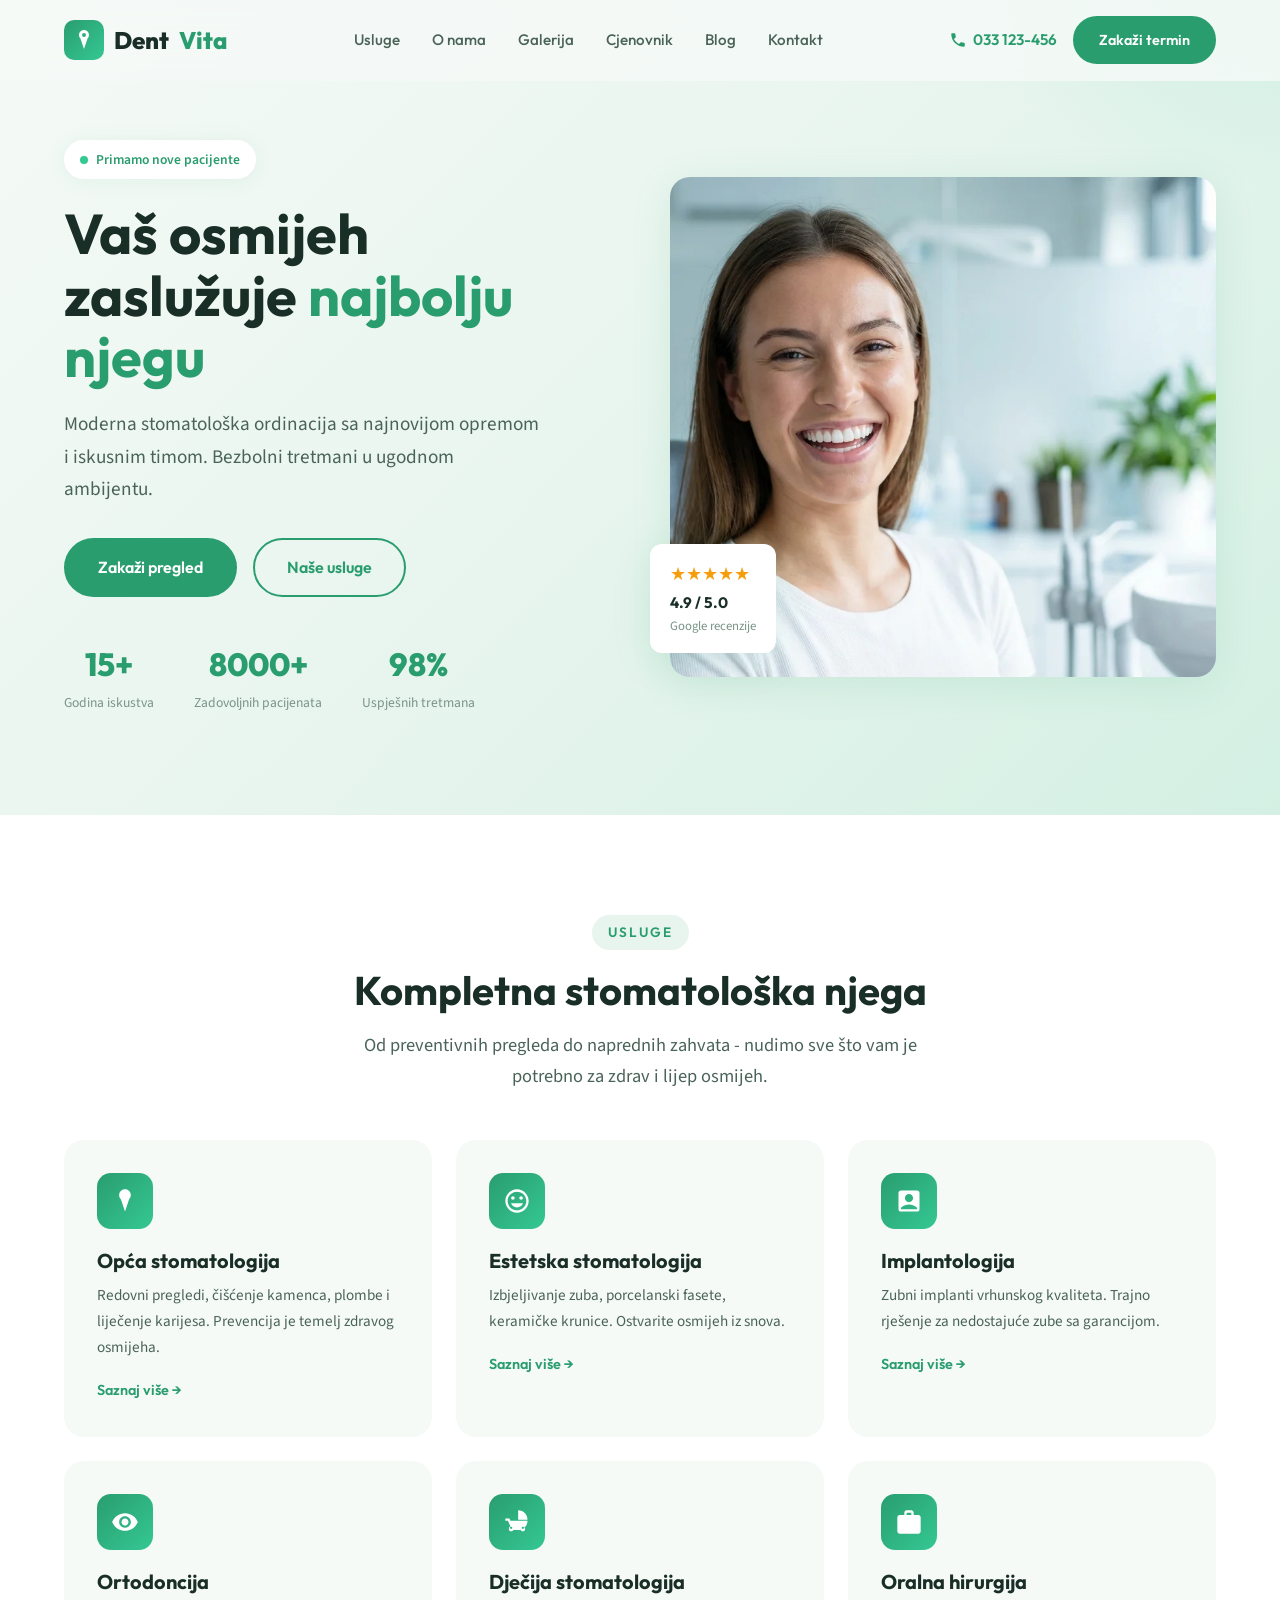
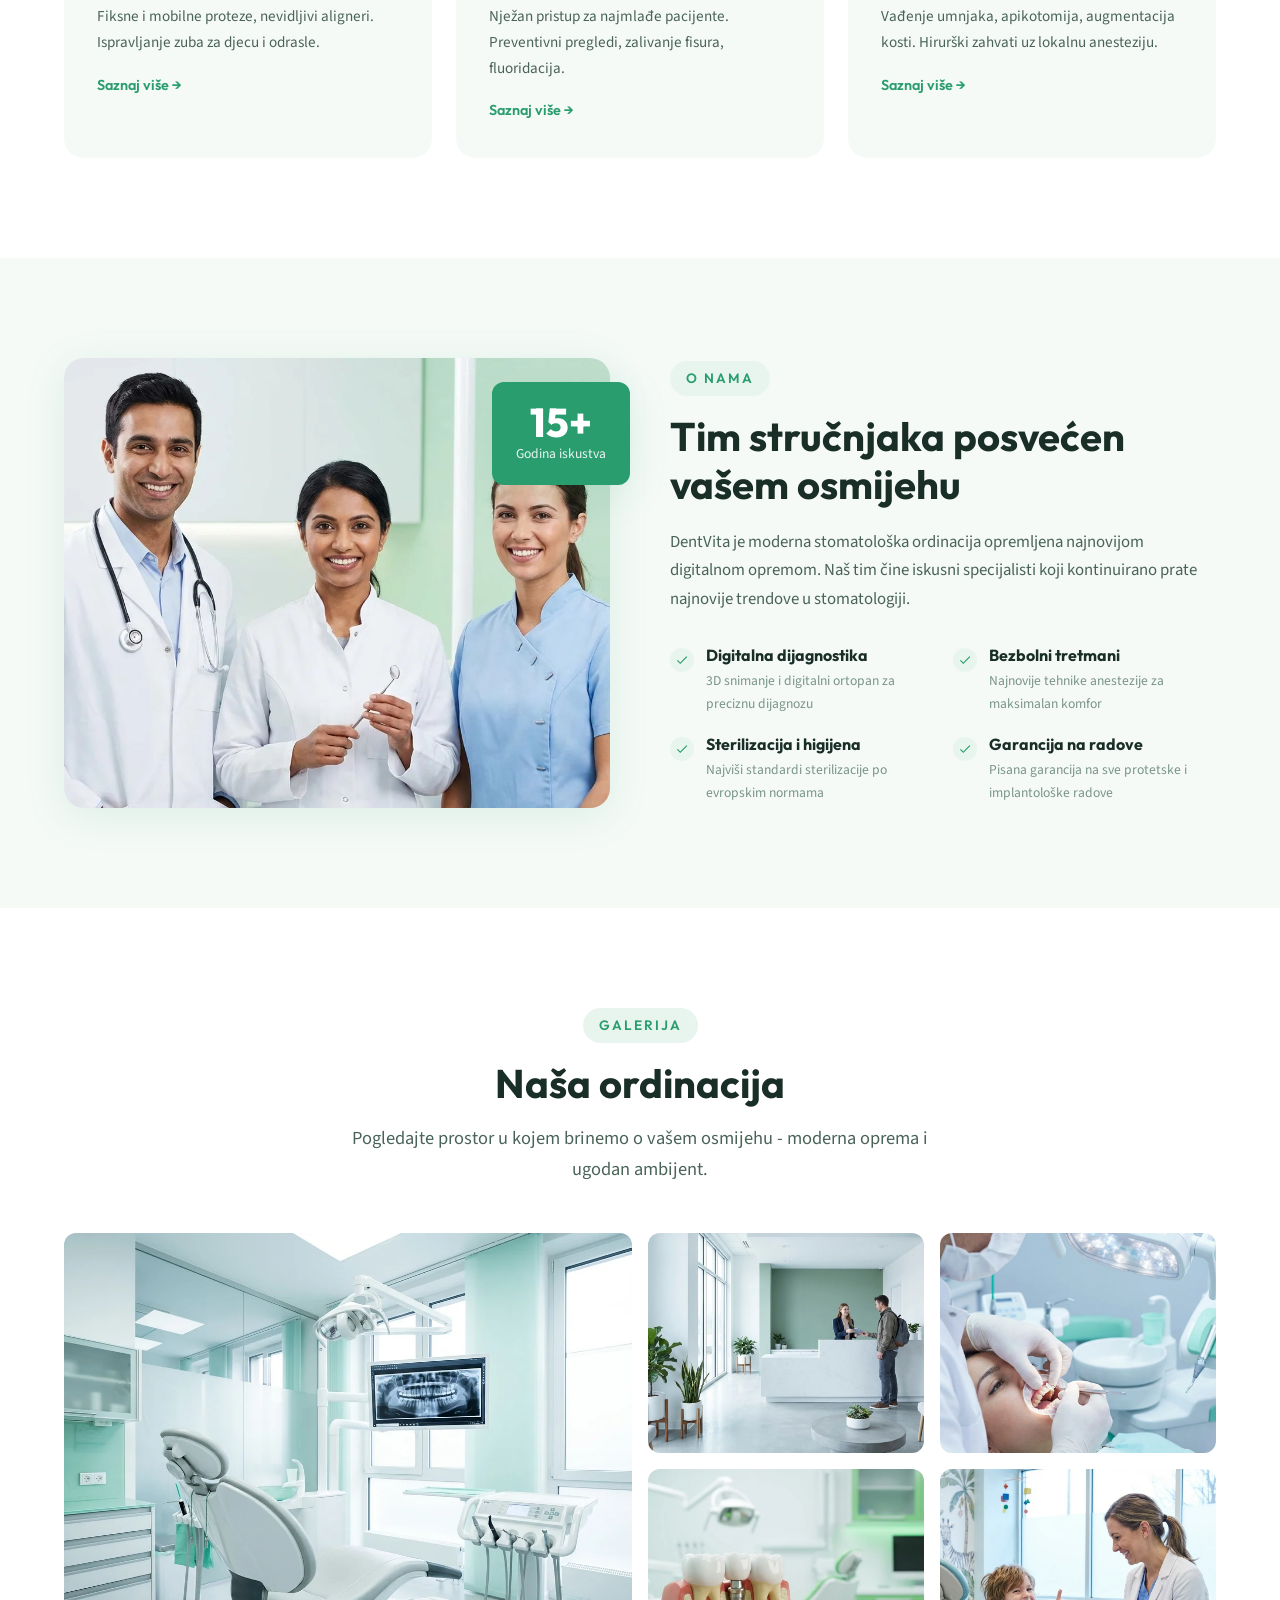
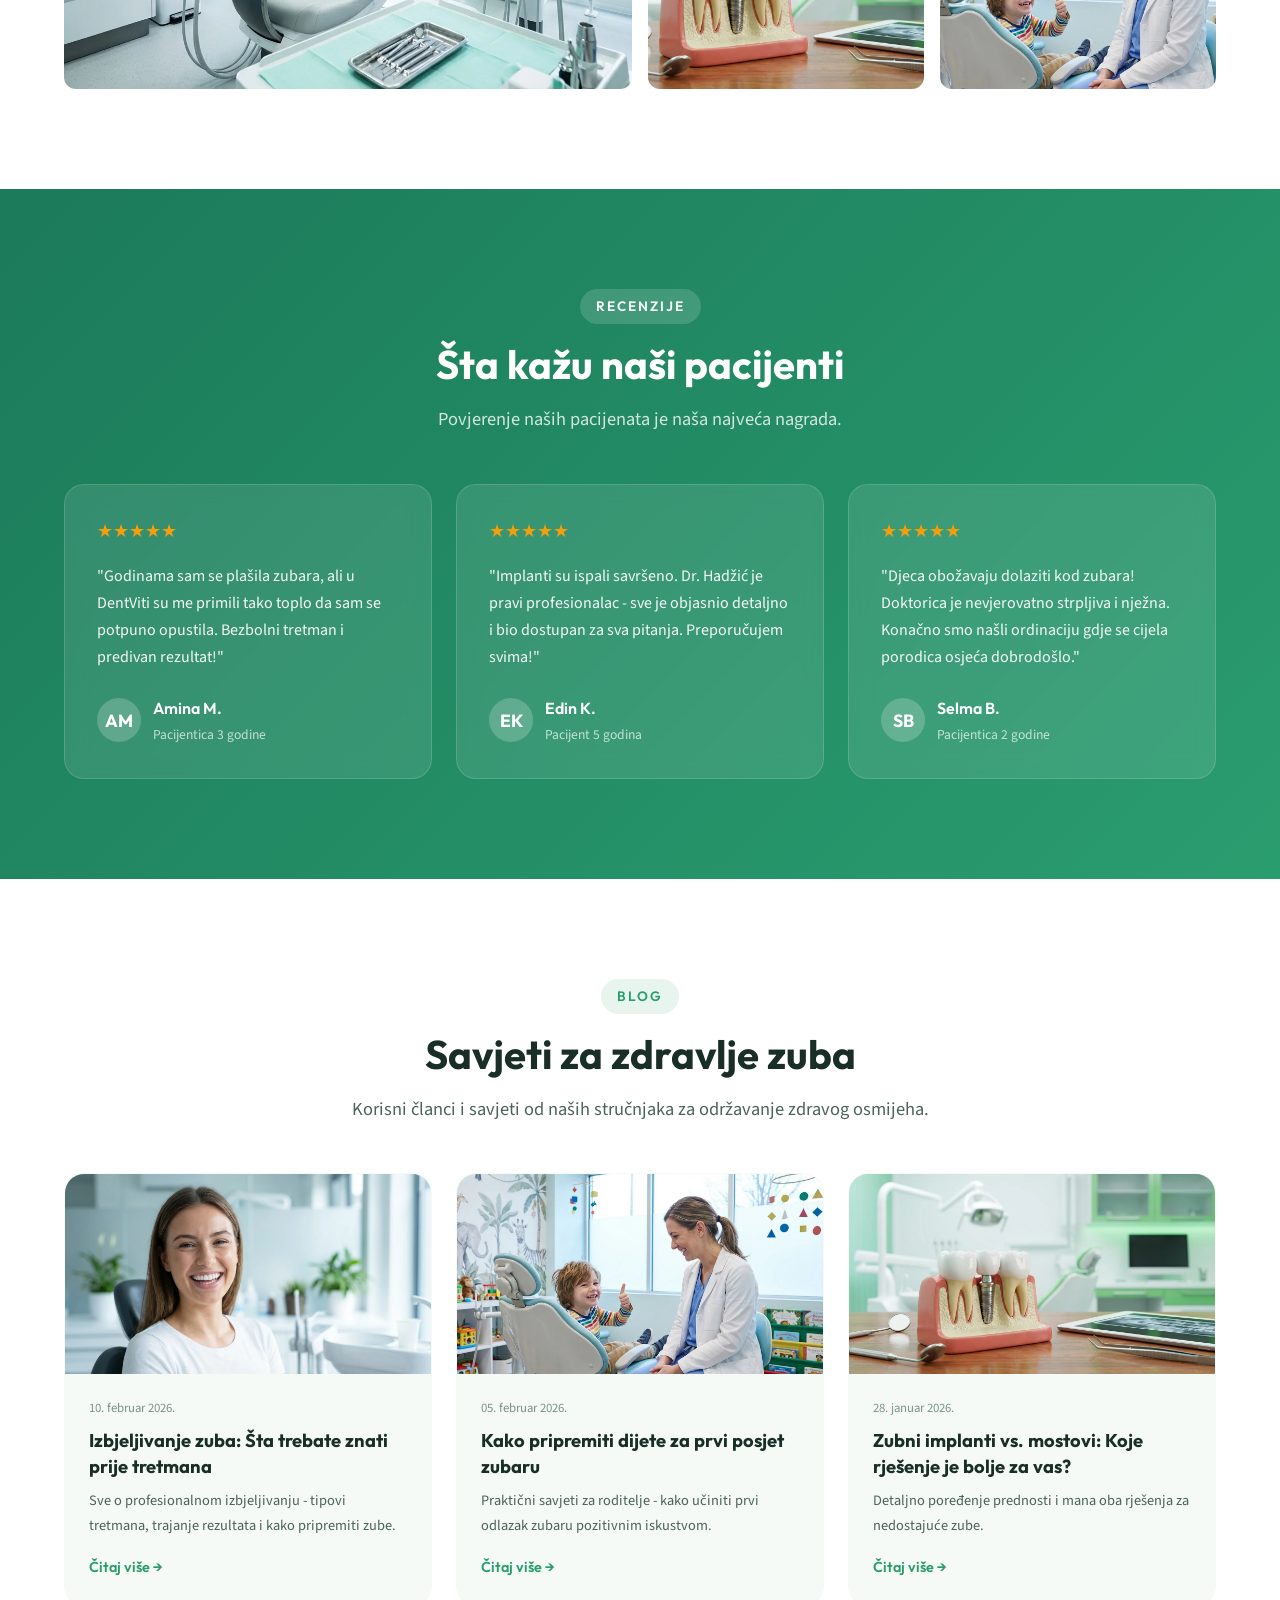
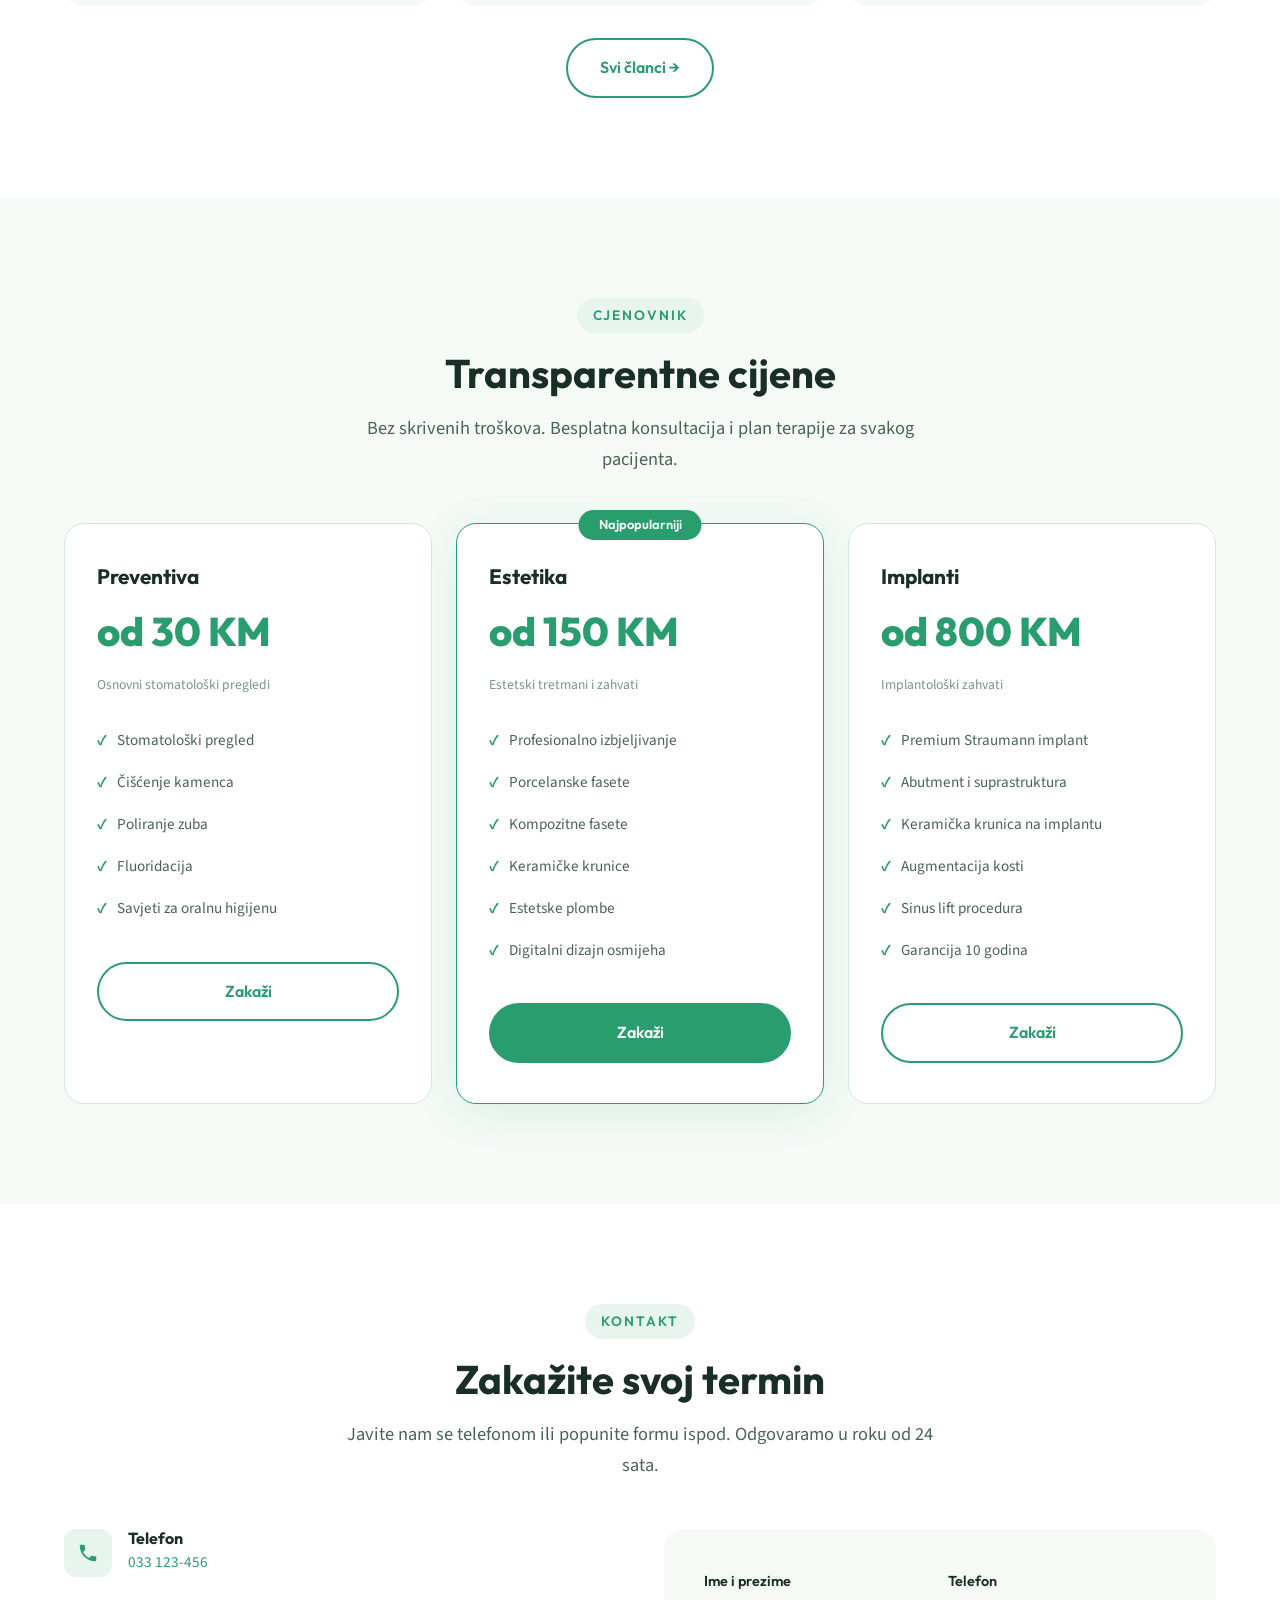
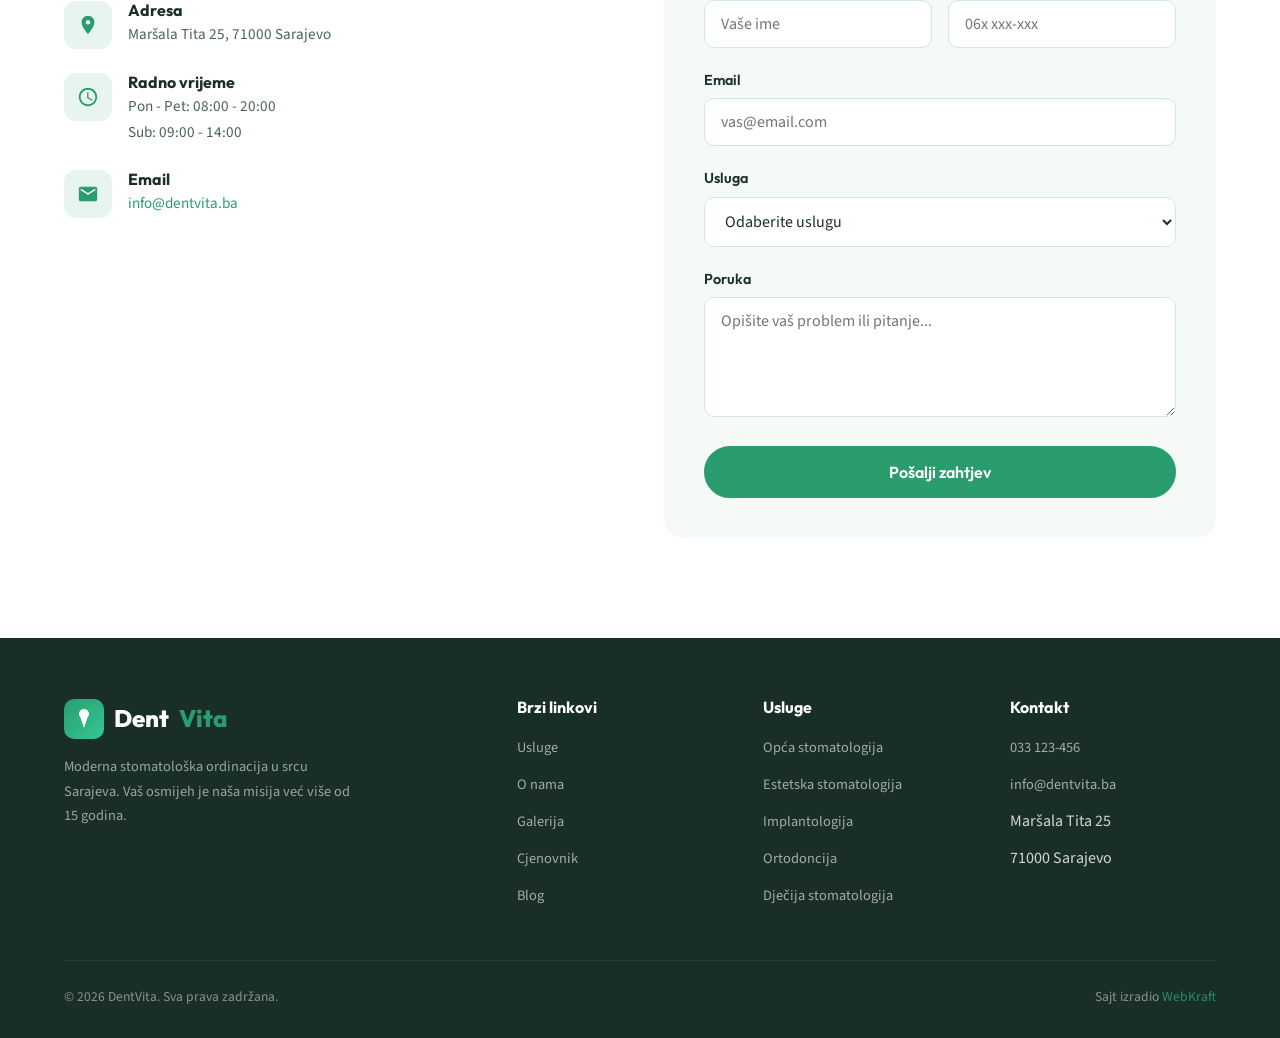
==== index.html @ a9b4f355 "Initial commit: DentVita dental clinic demo (Premium package)" ====
<!DOCTYPE html>
<html lang="bs">
<head>
  <meta charset="UTF-8">
  <meta name="viewport" content="width=device-width, initial-scale=1.0">
  <title>DentVita - Stomatološka ordinacija | Vaš osmijeh, naša misija</title>
  <meta name="description" content="DentVita stomatološka ordinacija - implanti, estetska stomatologija, ortodoncija, dječija stomatologija. Moderna oprema, iskusan tim, bezbolni tretmani.">
  <link rel="preconnect" href="https://fonts.googleapis.com">
  <link rel="preconnect" href="https://fonts.gstatic.com" crossorigin>
  <link href="https://fonts.googleapis.com/css2?family=Outfit:wght@400;500;600;700;800&family=Source+Sans+3:wght@400;500;600;700&display=swap" rel="stylesheet">
  <link rel="stylesheet" href="assets/css/style.css">
</head>
<body>

  <!-- Header -->
  <header class="header" id="header">
    <div class="header-inner">
      <a href="#" class="logo">
        <div class="logo-icon">
          <svg viewBox="0 0 24 24"><path d="M12 2C9.24 2 7 4.24 7 7c0 1.38.56 2.63 1.46 3.54L12 21l3.54-10.46A4.98 4.98 0 0017 7c0-2.76-2.24-5-5-5zm0 7a2 2 0 110-4 2 2 0 010 4z"/></svg>
        </div>
        Dent<span>Vita</span>
      </a>
      <nav class="nav" id="nav">
        <a href="#usluge">Usluge</a>
        <a href="#o-nama">O nama</a>
        <a href="#galerija">Galerija</a>
        <a href="#cijene">Cjenovnik</a>
        <a href="blog.html">Blog</a>
        <a href="#kontakt">Kontakt</a>
      </nav>
      <div class="header-cta">
        <a href="tel:+38733123456" class="header-phone">
          <svg viewBox="0 0 24 24" width="18" height="18" fill="currentColor"><path d="M6.62 10.79c1.44 2.83 3.76 5.14 6.59 6.59l2.2-2.2c.27-.27.67-.36 1.02-.24 1.12.37 2.33.57 3.57.57.55 0 1 .45 1 1V20c0 .55-.45 1-1 1-9.39 0-17-7.61-17-17 0-.55.45-1 1-1h3.5c.55 0 1 .45 1 1 0 1.25.2 2.45.57 3.57.11.35.03.74-.25 1.02l-2.2 2.2z"/></svg>
          033 123-456
        </a>
        <a href="#kontakt" class="btn btn-primary btn-sm">Zakaži termin</a>
      </div>
      <button class="menu-toggle" id="menuToggle" aria-label="Meni">
        <span></span><span></span><span></span>
      </button>
    </div>
  </header>

  <main>

  <!-- Hero -->
  <section class="hero">
    <div class="container">
      <div class="hero-grid">
        <div class="hero-content">
          <div class="hero-badge">
            <span class="dot"></span>
            Primamo nove pacijente
          </div>
          <h1>Vaš osmijeh zaslužuje <em>najbolju njegu</em></h1>
          <p>Moderna stomatološka ordinacija sa najnovijom opremom i iskusnim timom. Bezbolni tretmani u ugodnom ambijentu.</p>
          <div class="hero-buttons">
            <a href="#kontakt" class="btn btn-primary">Zakaži pregled</a>
            <a href="#usluge" class="btn btn-outline">Naše usluge</a>
          </div>
          <div class="hero-stats">
            <div class="hero-stat">
              <div class="hero-stat-number">15+</div>
              <div class="hero-stat-label">Godina iskustva</div>
            </div>
            <div class="hero-stat">
              <div class="hero-stat-number">8000+</div>
              <div class="hero-stat-label">Zadovoljnih pacijenata</div>
            </div>
            <div class="hero-stat">
              <div class="hero-stat-number">98%</div>
              <div class="hero-stat-label">Uspješnih tretmana</div>
            </div>
          </div>
        </div>
        <div class="hero-image">
          <img src="assets/images/dental-smile.webp" alt="Pacijentica sa lijepim osmijehom u stomatološkoj ordinaciji" width="600" height="500" loading="eager">
          <div class="hero-image-badge">
            <div>
              <div class="stars">&#9733;&#9733;&#9733;&#9733;&#9733;</div>
              <div class="rating-text">4.9 / 5.0</div>
              <div class="rating-sub">Google recenzije</div>
            </div>
          </div>
        </div>
      </div>
    </div>
  </section>

  <!-- Services -->
  <section class="services" id="usluge">
    <div class="container">
      <div class="text-center">
        <span class="section-label">Usluge</span>
        <h2 class="section-title">Kompletna stomatološka njega</h2>
        <p class="section-subtitle mx-auto">Od preventivnih pregleda do naprednih zahvata - nudimo sve što vam je potrebno za zdrav i lijep osmijeh.</p>
      </div>
      <div class="services-grid">
        <div class="service-card fade-in">
          <div class="service-icon">
            <svg viewBox="0 0 24 24"><path d="M12 2C9.24 2 7 4.24 7 7c0 1.38.56 2.63 1.46 3.54L12 21l3.54-10.46A4.98 4.98 0 0017 7c0-2.76-2.24-5-5-5z"/></svg>
          </div>
          <h3>Opća stomatologija</h3>
          <p>Redovni pregledi, čišćenje kamenca, plombe i liječenje karijesa. Prevencija je temelj zdravog osmijeha.</p>
          <span class="service-link">Saznaj više &rarr;</span>
        </div>
        <div class="service-card fade-in">
          <div class="service-icon">
            <svg viewBox="0 0 24 24"><path d="M11.99 2C6.47 2 2 6.48 2 12s4.47 10 9.99 10C17.52 22 22 17.52 22 12S17.52 2 11.99 2zM12 20c-4.42 0-8-3.58-8-8s3.58-8 8-8 8 3.58 8 8-3.58 8-8 8zm3.5-9c.83 0 1.5-.67 1.5-1.5S16.33 8 15.5 8 14 8.67 14 9.5s.67 1.5 1.5 1.5zm-7 0c.83 0 1.5-.67 1.5-1.5S9.33 8 8.5 8 7 8.67 7 9.5 7.67 11 8.5 11zm3.5 6.5c2.33 0 4.31-1.46 5.11-3.5H6.89c.8 2.04 2.78 3.5 5.11 3.5z"/></svg>
          </div>
          <h3>Estetska stomatologija</h3>
          <p>Izbjeljivanje zuba, porcelanski fasete, keramičke krunice. Ostvarite osmijeh iz snova.</p>
          <span class="service-link">Saznaj više &rarr;</span>
        </div>
        <div class="service-card fade-in">
          <div class="service-icon">
            <svg viewBox="0 0 24 24"><path d="M19 3H5c-1.1 0-2 .9-2 2v14c0 1.1.9 2 2 2h14c1.1 0 2-.9 2-2V5c0-1.1-.9-2-2-2zm-7 3c1.93 0 3.5 1.57 3.5 3.5S13.93 13 12 13s-3.5-1.57-3.5-3.5S10.07 6 12 6zm7 13H5v-.23c0-.62.28-1.2.76-1.58C7.47 15.82 9.64 15 12 15s4.53.82 6.24 2.19c.48.38.76.97.76 1.58V19z"/></svg>
          </div>
          <h3>Implantologija</h3>
          <p>Zubni implanti vrhunskog kvaliteta. Trajno rješenje za nedostajuće zube sa garancijom.</p>
          <span class="service-link">Saznaj više &rarr;</span>
        </div>
        <div class="service-card fade-in">
          <div class="service-icon">
            <svg viewBox="0 0 24 24"><path d="M12 4.5C7 4.5 2.73 7.61 1 12c1.73 4.39 6 7.5 11 7.5s9.27-3.11 11-7.5c-1.73-4.39-6-7.5-11-7.5zM12 17c-2.76 0-5-2.24-5-5s2.24-5 5-5 5 2.24 5 5-2.24 5-5 5zm0-8c-1.66 0-3 1.34-3 3s1.34 3 3 3 3-1.34 3-3-1.34-3-3-3z"/></svg>
          </div>
          <h3>Ortodoncija</h3>
          <p>Fiksne i mobilne proteze, nevidljivi aligneri. Ispravljanje zuba za djecu i odrasle.</p>
          <span class="service-link">Saznaj više &rarr;</span>
        </div>
        <div class="service-card fade-in">
          <div class="service-icon">
            <svg viewBox="0 0 24 24"><path d="M13 2v8h8c0-4.42-3.58-8-8-8zm6.32 13.89C20.37 14.54 21 12.84 21 11H6.44l-.95-2H2v2h2.22s1.89 4.07 2.12 4.42C5.56 16.07 5 17.01 5 18c0 1.1.9 2 2 2 .83 0 1.54-.5 1.84-1.22h6.31c.31.72 1.02 1.22 1.85 1.22 1.1 0 2-.9 2-2 0-.7-.36-1.32-.92-1.67zM7 18c-.55 0-1-.45-1-1s.45-1 1-1 1 .45 1 1-.45 1-1 1zm10 0c-.55 0-1-.45-1-1s.45-1 1-1 1 .45 1 1-.45 1-1 1z"/></svg>
          </div>
          <h3>Dječija stomatologija</h3>
          <p>Nježan pristup za najmlađe pacijente. Preventivni pregledi, zalivanje fisura, fluoridacija.</p>
          <span class="service-link">Saznaj više &rarr;</span>
        </div>
        <div class="service-card fade-in">
          <div class="service-icon">
            <svg viewBox="0 0 24 24"><path d="M20 6h-4V4c0-1.1-.9-2-2-2h-4c-1.1 0-2 .9-2 2v2H4c-1.1 0-2 .9-2 2v12c0 1.1.9 2 2 2h16c1.1 0 2-.9 2-2V8c0-1.1-.9-2-2-2zm-6 0h-4V4h4v2z"/></svg>
          </div>
          <h3>Oralna hirurgija</h3>
          <p>Vađenje umnjaka, apikotomija, augmentacija kosti. Hirurški zahvati uz lokalnu anesteziju.</p>
          <span class="service-link">Saznaj više &rarr;</span>
        </div>
      </div>
    </div>
  </section>

  <!-- About -->
  <section class="about" id="o-nama">
    <div class="container">
      <div class="about-grid">
        <div class="about-image fade-in">
          <img src="assets/images/dental-team.webp" alt="Tim stomatologa DentVita ordinacije" width="600" height="450" loading="lazy">
          <div class="about-experience">
            <div class="number">15+</div>
            <div class="label">Godina iskustva</div>
          </div>
        </div>
        <div class="about-content fade-in">
          <span class="section-label">O nama</span>
          <h2>Tim stručnjaka posvećen vašem osmijehu</h2>
          <p>DentVita je moderna stomatološka ordinacija opremljena najnovijom digitalnom opremom. Naš tim čine iskusni specijalisti koji kontinuirano prate najnovije trendove u stomatologiji.</p>
          <div class="about-features">
            <div class="about-feature">
              <div class="check"><svg viewBox="0 0 24 24"><path d="M9 16.17L4.83 12l-1.42 1.41L9 19 21 7l-1.41-1.41L9 16.17z"/></svg></div>
              <div>
                <h4>Digitalna dijagnostika</h4>
                <p>3D snimanje i digitalni ortopan za preciznu dijagnozu</p>
              </div>
            </div>
            <div class="about-feature">
              <div class="check"><svg viewBox="0 0 24 24"><path d="M9 16.17L4.83 12l-1.42 1.41L9 19 21 7l-1.41-1.41L9 16.17z"/></svg></div>
              <div>
                <h4>Bezbolni tretmani</h4>
                <p>Najnovije tehnike anestezije za maksimalan komfor</p>
              </div>
            </div>
            <div class="about-feature">
              <div class="check"><svg viewBox="0 0 24 24"><path d="M9 16.17L4.83 12l-1.42 1.41L9 19 21 7l-1.41-1.41L9 16.17z"/></svg></div>
              <div>
                <h4>Sterilizacija i higijena</h4>
                <p>Najviši standardi sterilizacije po evropskim normama</p>
              </div>
            </div>
            <div class="about-feature">
              <div class="check"><svg viewBox="0 0 24 24"><path d="M9 16.17L4.83 12l-1.42 1.41L9 19 21 7l-1.41-1.41L9 16.17z"/></svg></div>
              <div>
                <h4>Garancija na radove</h4>
                <p>Pisana garancija na sve protetske i implantološke radove</p>
              </div>
            </div>
          </div>
        </div>
      </div>
    </div>
  </section>

  <!-- Gallery -->
  <section class="gallery" id="galerija">
    <div class="container">
      <div class="text-center">
        <span class="section-label">Galerija</span>
        <h2 class="section-title">Naša ordinacija</h2>
        <p class="section-subtitle mx-auto">Pogledajte prostor u kojem brinemo o vašem osmijehu - moderna oprema i ugodan ambijent.</p>
      </div>
      <div class="gallery-grid">
        <div class="gallery-item fade-in" onclick="openLightbox(0)">
          <img src="assets/images/dental-office.webp" alt="Moderna stomatološka stolica i oprema" width="600" height="440" loading="lazy">
        </div>
        <div class="gallery-item fade-in" onclick="openLightbox(1)">
          <img src="assets/images/dental-hero.webp" alt="Recepcija stomatološke ordinacije" width="300" height="220" loading="lazy">
        </div>
        <div class="gallery-item fade-in" onclick="openLightbox(2)">
          <img src="assets/images/dental-cosmetic.webp" alt="Estetski stomatološki zahvat" width="300" height="220" loading="lazy">
        </div>
        <div class="gallery-item fade-in" onclick="openLightbox(3)">
          <img src="assets/images/dental-implant.webp" alt="Model zubnog implanta" width="300" height="220" loading="lazy">
        </div>
        <div class="gallery-item fade-in" onclick="openLightbox(4)">
          <img src="assets/images/dental-pediatric.webp" alt="Dječija stomatologija" width="300" height="220" loading="lazy">
        </div>
      </div>
    </div>
  </section>

  <!-- Lightbox -->
  <div class="lightbox" id="lightbox">
    <button class="lightbox-close" onclick="closeLightbox()">&times;</button>
    <button class="lightbox-nav lightbox-prev" onclick="navigateLightbox(-1)">&#10094;</button>
    <img id="lightboxImg" src="" alt="Galerija slika">
    <button class="lightbox-nav lightbox-next" onclick="navigateLightbox(1)">&#10095;</button>
  </div>

  <!-- Testimonials -->
  <section class="testimonials">
    <div class="container">
      <div class="text-center">
        <span class="section-label">Recenzije</span>
        <h2 class="section-title">Šta kažu naši pacijenti</h2>
        <p class="section-subtitle mx-auto">Povjerenje naših pacijenata je naša najveća nagrada.</p>
      </div>
      <div class="testimonials-grid">
        <div class="testimonial-card fade-in">
          <div class="testimonial-stars">&#9733;&#9733;&#9733;&#9733;&#9733;</div>
          <blockquote>"Godinama sam se plašila zubara, ali u DentViti su me primili tako toplo da sam se potpuno opustila. Bezbolni tretman i predivan rezultat!"</blockquote>
          <div class="testimonial-author">
            <div class="testimonial-avatar">AM</div>
            <div>
              <div class="testimonial-name">Amina M.</div>
              <div class="testimonial-role">Pacijentica 3 godine</div>
            </div>
          </div>
        </div>
        <div class="testimonial-card fade-in">
          <div class="testimonial-stars">&#9733;&#9733;&#9733;&#9733;&#9733;</div>
          <blockquote>"Implanti su ispali savršeno. Dr. Hadžić je pravi profesionalac - sve je objasnio detaljno i bio dostupan za sva pitanja. Preporučujem svima!"</blockquote>
          <div class="testimonial-author">
            <div class="testimonial-avatar">EK</div>
            <div>
              <div class="testimonial-name">Edin K.</div>
              <div class="testimonial-role">Pacijent 5 godina</div>
            </div>
          </div>
        </div>
        <div class="testimonial-card fade-in">
          <div class="testimonial-stars">&#9733;&#9733;&#9733;&#9733;&#9733;</div>
          <blockquote>"Djeca obožavaju dolaziti kod zubara! Doktorica je nevjerovatno strpljiva i nježna. Konačno smo našli ordinaciju gdje se cijela porodica osjeća dobrodošlo."</blockquote>
          <div class="testimonial-author">
            <div class="testimonial-avatar">SB</div>
            <div>
              <div class="testimonial-name">Selma B.</div>
              <div class="testimonial-role">Pacijentica 2 godine</div>
            </div>
          </div>
        </div>
      </div>
    </div>
  </section>

  <!-- Blog Preview -->
  <section class="blog-preview">
    <div class="container">
      <div class="text-center">
        <span class="section-label">Blog</span>
        <h2 class="section-title">Savjeti za zdravlje zuba</h2>
        <p class="section-subtitle mx-auto">Korisni članci i savjeti od naših stručnjaka za održavanje zdravog osmijeha.</p>
      </div>
      <div class="blog-grid">
        <div class="blog-card fade-in">
          <img src="assets/images/dental-smile.webp" alt="Izbjeljivanje zuba" loading="lazy">
          <div class="blog-card-body">
            <div class="blog-card-date">10. februar 2026.</div>
            <h3>Izbjeljivanje zuba: Šta trebate znati prije tretmana</h3>
            <p>Sve o profesionalnom izbjeljivanju - tipovi tretmana, trajanje rezultata i kako pripremiti zube.</p>
            <a href="blog.html" class="service-link">Čitaj više &rarr;</a>
          </div>
        </div>
        <div class="blog-card fade-in">
          <img src="assets/images/dental-pediatric.webp" alt="Dječija stomatologija savjeti" loading="lazy">
          <div class="blog-card-body">
            <div class="blog-card-date">05. februar 2026.</div>
            <h3>Kako pripremiti dijete za prvi posjet zubaru</h3>
            <p>Praktični savjeti za roditelje - kako učiniti prvi odlazak zubaru pozitivnim iskustvom.</p>
            <a href="blog.html" class="service-link">Čitaj više &rarr;</a>
          </div>
        </div>
        <div class="blog-card fade-in">
          <img src="assets/images/dental-implant.webp" alt="Zubni implanti" loading="lazy">
          <div class="blog-card-body">
            <div class="blog-card-date">28. januar 2026.</div>
            <h3>Zubni implanti vs. mostovi: Koje rješenje je bolje za vas?</h3>
            <p>Detaljno poređenje prednosti i mana oba rješenja za nedostajuće zube.</p>
            <a href="blog.html" class="service-link">Čitaj više &rarr;</a>
          </div>
        </div>
      </div>
      <div class="text-center" style="margin-top:32px">
        <a href="blog.html" class="btn btn-outline">Svi članci &rarr;</a>
      </div>
    </div>
  </section>

  <!-- Pricing -->
  <section class="pricing" id="cijene">
    <div class="container">
      <div class="text-center">
        <span class="section-label">Cjenovnik</span>
        <h2 class="section-title">Transparentne cijene</h2>
        <p class="section-subtitle mx-auto">Bez skrivenih troškova. Besplatna konsultacija i plan terapije za svakog pacijenta.</p>
      </div>
      <div class="pricing-grid">
        <div class="pricing-card fade-in">
          <h3>Preventiva</h3>
          <div class="price">od 30 KM</div>
          <div class="price-note">Osnovni stomatološki pregledi</div>
          <ul class="pricing-features">
            <li>Stomatološki pregled</li>
            <li>Čišćenje kamenca</li>
            <li>Poliranje zuba</li>
            <li>Fluoridacija</li>
            <li>Savjeti za oralnu higijenu</li>
          </ul>
          <a href="#kontakt" class="btn btn-outline" style="width:100%;justify-content:center">Zakaži</a>
        </div>
        <div class="pricing-card featured fade-in">
          <h3>Estetika</h3>
          <div class="price">od 150 KM</div>
          <div class="price-note">Estetski tretmani i zahvati</div>
          <ul class="pricing-features">
            <li>Profesionalno izbjeljivanje</li>
            <li>Porcelanske fasete</li>
            <li>Kompozitne fasete</li>
            <li>Keramičke krunice</li>
            <li>Estetske plombe</li>
            <li>Digitalni dizajn osmijeha</li>
          </ul>
          <a href="#kontakt" class="btn btn-primary" style="width:100%;justify-content:center">Zakaži</a>
        </div>
        <div class="pricing-card fade-in">
          <h3>Implanti</h3>
          <div class="price">od 800 KM</div>
          <div class="price-note">Implantološki zahvati</div>
          <ul class="pricing-features">
            <li>Premium Straumann implant</li>
            <li>Abutment i suprastruktura</li>
            <li>Keramička krunica na implantu</li>
            <li>Augmentacija kosti</li>
            <li>Sinus lift procedura</li>
            <li>Garancija 10 godina</li>
          </ul>
          <a href="#kontakt" class="btn btn-outline" style="width:100%;justify-content:center">Zakaži</a>
        </div>
      </div>
    </div>
  </section>

  <!-- Contact -->
  <section class="contact" id="kontakt">
    <div class="container">
      <div class="text-center">
        <span class="section-label">Kontakt</span>
        <h2 class="section-title">Zakažite svoj termin</h2>
        <p class="section-subtitle mx-auto">Javite nam se telefonom ili popunite formu ispod. Odgovaramo u roku od 24 sata.</p>
      </div>
      <div class="contact-grid">
        <div>
          <div class="contact-info-list">
            <div class="contact-info-item fade-in">
              <div class="contact-info-icon">
                <svg viewBox="0 0 24 24"><path d="M6.62 10.79c1.44 2.83 3.76 5.14 6.59 6.59l2.2-2.2c.27-.27.67-.36 1.02-.24 1.12.37 2.33.57 3.57.57.55 0 1 .45 1 1V20c0 .55-.45 1-1 1-9.39 0-17-7.61-17-17 0-.55.45-1 1-1h3.5c.55 0 1 .45 1 1 0 1.25.2 2.45.57 3.57.11.35.03.74-.25 1.02l-2.2 2.2z"/></svg>
              </div>
              <div>
                <h4>Telefon</h4>
                <p><a href="tel:+38733123456">033 123-456</a></p>
              </div>
            </div>
            <div class="contact-info-item fade-in">
              <div class="contact-info-icon">
                <svg viewBox="0 0 24 24"><path d="M12 2C8.13 2 5 5.13 5 9c0 5.25 7 13 7 13s7-7.75 7-13c0-3.87-3.13-7-7-7zm0 9.5c-1.38 0-2.5-1.12-2.5-2.5s1.12-2.5 2.5-2.5 2.5 1.12 2.5 2.5-1.12 2.5-2.5 2.5z"/></svg>
              </div>
              <div>
                <h4>Adresa</h4>
                <p>Maršala Tita 25, 71000 Sarajevo</p>
              </div>
            </div>
            <div class="contact-info-item fade-in">
              <div class="contact-info-icon">
                <svg viewBox="0 0 24 24"><path d="M11.99 2C6.47 2 2 6.48 2 12s4.47 10 9.99 10C17.52 22 22 17.52 22 12S17.52 2 11.99 2zM12 20c-4.42 0-8-3.58-8-8s3.58-8 8-8 8 3.58 8 8-3.58 8-8 8zm.5-13H11v6l5.25 3.15.75-1.23-4.5-2.67z"/></svg>
              </div>
              <div>
                <h4>Radno vrijeme</h4>
                <p>Pon - Pet: 08:00 - 20:00<br>Sub: 09:00 - 14:00</p>
              </div>
            </div>
            <div class="contact-info-item fade-in">
              <div class="contact-info-icon">
                <svg viewBox="0 0 24 24"><path d="M20 4H4c-1.1 0-1.99.9-1.99 2L2 18c0 1.1.9 2 2 2h16c1.1 0 2-.9 2-2V6c0-1.1-.9-2-2-2zm0 4l-8 5-8-5V6l8 5 8-5v2z"/></svg>
              </div>
              <div>
                <h4>Email</h4>
                <p><a href="mailto:info@dentvita.ba">info@dentvita.ba</a></p>
              </div>
            </div>
          </div>
          <div class="contact-map fade-in">
            <iframe src="https://www.google.com/maps/embed?pb=!1m18!1m12!1m3!1d2877.1!2d18.4131!3d43.8563!2m3!1f0!2f0!3f0!3m2!1i1024!2i768!4f13.1!3m3!1m2!1s0x4758c8c0!2sSarajevo!5e0!3m2!1sbs!2sba!4v1" allowfullscreen loading="lazy" title="Lokacija DentVita ordinacije"></iframe>
          </div>
        </div>
        <div class="contact-form fade-in">
          <form action="https://formspree.io/f/xformid" method="POST">
            <div class="form-row">
              <div class="form-group">
                <label for="name">Ime i prezime</label>
                <input type="text" id="name" name="name" required placeholder="Vaše ime">
              </div>
              <div class="form-group">
                <label for="phone">Telefon</label>
                <input type="tel" id="phone" name="phone" required placeholder="06x xxx-xxx">
              </div>
            </div>
            <div class="form-group">
              <label for="email">Email</label>
              <input type="email" id="email" name="email" placeholder="vas@email.com">
            </div>
            <div class="form-group">
              <label for="service">Usluga</label>
              <select id="service" name="service">
                <option value="">Odaberite uslugu</option>
                <option>Redovni pregled</option>
                <option>Čišćenje kamenca</option>
                <option>Izbjeljivanje zuba</option>
                <option>Zubni implanti</option>
                <option>Ortodoncija</option>
                <option>Dječija stomatologija</option>
                <option>Oralna hirurgija</option>
                <option>Ostalo</option>
              </select>
            </div>
            <div class="form-group">
              <label for="message">Poruka</label>
              <textarea id="message" name="message" placeholder="Opišite vaš problem ili pitanje..."></textarea>
            </div>
            <button type="submit" class="btn btn-primary" style="width:100%;justify-content:center">Pošalji zahtjev</button>
          </form>
        </div>
      </div>
    </div>
  </section>

  </main>

  <!-- Footer -->
  <footer class="footer">
    <div class="container">
      <div class="footer-grid">
        <div class="footer-brand">
          <a href="#" class="logo">
            <div class="logo-icon">
              <svg viewBox="0 0 24 24"><path d="M12 2C9.24 2 7 4.24 7 7c0 1.38.56 2.63 1.46 3.54L12 21l3.54-10.46A4.98 4.98 0 0017 7c0-2.76-2.24-5-5-5z"/></svg>
            </div>
            Dent<span>Vita</span>
          </a>
          <p>Moderna stomatološka ordinacija u srcu Sarajeva. Vaš osmijeh je naša misija već više od 15 godina.</p>
        </div>
        <div>
          <h4>Brzi linkovi</h4>
          <ul class="footer-links">
            <li><a href="#usluge">Usluge</a></li>
            <li><a href="#o-nama">O nama</a></li>
            <li><a href="#galerija">Galerija</a></li>
            <li><a href="#cijene">Cjenovnik</a></li>
            <li><a href="blog.html">Blog</a></li>
          </ul>
        </div>
        <div>
          <h4>Usluge</h4>
          <ul class="footer-links">
            <li><a href="#usluge">Opća stomatologija</a></li>
            <li><a href="#usluge">Estetska stomatologija</a></li>
            <li><a href="#usluge">Implantologija</a></li>
            <li><a href="#usluge">Ortodoncija</a></li>
            <li><a href="#usluge">Dječija stomatologija</a></li>
          </ul>
        </div>
        <div>
          <h4>Kontakt</h4>
          <ul class="footer-links">
            <li><a href="tel:+38733123456">033 123-456</a></li>
            <li><a href="mailto:info@dentvita.ba">info@dentvita.ba</a></li>
            <li>Maršala Tita 25</li>
            <li>71000 Sarajevo</li>
          </ul>
        </div>
      </div>
      <div class="footer-bottom">
        <span>&copy; 2026 DentVita. Sva prava zadržana.</span>
        <span>Sajt izradio <a href="https://webkraft.site" target="_blank" rel="noopener">WebKraft</a></span>
      </div>
    </div>
  </footer>

  <script>
    // Header scroll
    const header = document.getElementById('header');
    window.addEventListener('scroll', () => header.classList.toggle('scrolled', window.scrollY > 20));

    // Mobile menu
    const menuToggle = document.getElementById('menuToggle');
    const nav = document.getElementById('nav');
    menuToggle.addEventListener('click', () => nav.classList.toggle('open'));
    nav.querySelectorAll('a').forEach(a => a.addEventListener('click', () => nav.classList.remove('open')));

    // Scroll animations
    const observer = new IntersectionObserver((entries) => {
      entries.forEach(entry => { if (entry.isIntersecting) entry.target.classList.add('visible'); });
    }, { threshold: 0.1 });
    document.querySelectorAll('.fade-in').forEach(el => observer.observe(el));

    // Lightbox
    const galleryImages = [
      'assets/images/dental-office.webp',
      'assets/images/dental-hero.webp',
      'assets/images/dental-cosmetic.webp',
      'assets/images/dental-implant.webp',
      'assets/images/dental-pediatric.webp'
    ];
    let currentImg = 0;

    function openLightbox(idx) {
      currentImg = idx;
      document.getElementById('lightboxImg').src = galleryImages[idx];
      document.getElementById('lightbox').classList.add('active');
      document.body.style.overflow = 'hidden';
    }

    function closeLightbox() {
      document.getElementById('lightbox').classList.remove('active');
      document.body.style.overflow = '';
    }

    function navigateLightbox(dir) {
      currentImg = (currentImg + dir + galleryImages.length) % galleryImages.length;
      document.getElementById('lightboxImg').src = galleryImages[currentImg];
    }

    document.getElementById('lightbox').addEventListener('click', function(e) {
      if (e.target === this) closeLightbox();
    });
    document.addEventListener('keydown', function(e) {
      if (!document.getElementById('lightbox').classList.contains('active')) return;
      if (e.key === 'Escape') closeLightbox();
      if (e.key === 'ArrowLeft') navigateLightbox(-1);
      if (e.key === 'ArrowRight') navigateLightbox(1);
    });
  </script>

</body>
</html>
---- assets/css/style.css ----
/* ============================================
   DentVita - Premium Dental Clinic
   Fonts: Outfit + Source Sans 3
   Colors: Green #2A9D6F / Mint #34C893 / Light #F5FAF7
   ============================================ */

:root {
  --primary: #2A9D6F;
  --primary-dark: #1B7A5A;
  --primary-light: #34C893;
  --accent: #E8F5EE;
  --bg: #F5FAF7;
  --bg-white: #FFFFFF;
  --text: #1A2E28;
  --text-light: #4A6358;
  --text-muted: #7A9488;
  --border: #D4E8DD;
  --shadow: 0 2px 20px rgba(42, 157, 111, 0.08);
  --shadow-lg: 0 8px 40px rgba(42, 157, 111, 0.12);
  --radius: 12px;
  --radius-lg: 20px;
  --font-display: 'Outfit', sans-serif;
  --font-body: 'Source Sans 3', sans-serif;
  --transition: 0.3s ease;
}

* { margin: 0; padding: 0; box-sizing: border-box; }

html {
  scroll-behavior: smooth;
  font-size: 16px;
}

body {
  font-family: var(--font-body);
  color: var(--text);
  background: var(--bg);
  line-height: 1.7;
  -webkit-font-smoothing: antialiased;
}

h1, h2, h3, h4, h5 {
  font-family: var(--font-display);
  font-weight: 700;
  line-height: 1.2;
}

a {
  color: var(--primary);
  text-decoration: none;
  transition: color var(--transition);
}

a:hover { color: var(--primary-dark); }

img {
  max-width: 100%;
  height: auto;
  display: block;
}

.container {
  max-width: 1200px;
  margin: 0 auto;
  padding: 0 24px;
}

/* Section spacing */
section {
  padding: 100px 0;
}

.section-label {
  display: inline-block;
  font-family: var(--font-display);
  font-size: 0.85rem;
  font-weight: 600;
  text-transform: uppercase;
  letter-spacing: 2px;
  color: var(--primary);
  background: var(--accent);
  padding: 6px 16px;
  border-radius: 50px;
  margin-bottom: 16px;
}

.section-title {
  font-size: 2.5rem;
  color: var(--text);
  margin-bottom: 16px;
}

.section-subtitle {
  font-size: 1.15rem;
  color: var(--text-light);
  max-width: 600px;
}

.text-center { text-align: center; }
.mx-auto { margin-left: auto; margin-right: auto; }

/* Buttons */
.btn {
  display: inline-flex;
  align-items: center;
  gap: 8px;
  font-family: var(--font-display);
  font-size: 1rem;
  font-weight: 600;
  padding: 14px 32px;
  border-radius: 50px;
  border: 2px solid transparent;
  cursor: pointer;
  transition: all var(--transition);
  text-decoration: none;
}

.btn-primary {
  background: var(--primary);
  color: #fff;
  border-color: var(--primary);
}

.btn-primary:hover {
  background: var(--primary-dark);
  border-color: var(--primary-dark);
  color: #fff;
  transform: translateY(-2px);
  box-shadow: 0 8px 24px rgba(42, 157, 111, 0.3);
}

.btn-outline {
  background: transparent;
  color: var(--primary);
  border-color: var(--primary);
}

.btn-outline:hover {
  background: var(--primary);
  color: #fff;
  transform: translateY(-2px);
}

.btn-white {
  background: #fff;
  color: var(--primary);
  border-color: #fff;
}

.btn-white:hover {
  background: var(--accent);
  border-color: var(--accent);
  transform: translateY(-2px);
}

.btn-sm {
  padding: 10px 24px;
  font-size: 0.9rem;
}

/* ============================================
   HEADER
   ============================================ */

.header {
  position: fixed;
  top: 0;
  left: 0;
  right: 0;
  z-index: 1000;
  background: rgba(245, 250, 247, 0.85);
  backdrop-filter: blur(20px);
  -webkit-backdrop-filter: blur(20px);
  border-bottom: 1px solid transparent;
  transition: all var(--transition);
}

.header.scrolled {
  background: rgba(255, 255, 255, 0.95);
  border-bottom-color: var(--border);
  box-shadow: 0 2px 20px rgba(0, 0, 0, 0.05);
}

.header-inner {
  display: flex;
  align-items: center;
  justify-content: space-between;
  padding: 16px 24px;
  max-width: 1200px;
  margin: 0 auto;
}

.logo {
  display: flex;
  align-items: center;
  gap: 10px;
  font-family: var(--font-display);
  font-size: 1.5rem;
  font-weight: 800;
  color: var(--text);
  text-decoration: none;
}

.logo-icon {
  width: 40px;
  height: 40px;
  background: linear-gradient(135deg, var(--primary), var(--primary-light));
  border-radius: 10px;
  display: flex;
  align-items: center;
  justify-content: center;
}

.logo-icon svg { width: 24px; height: 24px; fill: #fff; }

.logo span { color: var(--primary); }

.nav {
  display: flex;
  align-items: center;
  gap: 32px;
}

.nav a {
  font-family: var(--font-display);
  font-size: 0.95rem;
  font-weight: 500;
  color: var(--text-light);
  text-decoration: none;
  transition: color var(--transition);
  position: relative;
}

.nav a:hover { color: var(--primary); }

.nav a::after {
  content: '';
  position: absolute;
  bottom: -4px;
  left: 0;
  width: 0;
  height: 2px;
  background: var(--primary);
  transition: width var(--transition);
}

.nav a:hover::after { width: 100%; }

.header-cta {
  display: flex;
  align-items: center;
  gap: 16px;
}

.header-phone {
  display: flex;
  align-items: center;
  gap: 6px;
  font-family: var(--font-display);
  font-weight: 600;
  color: var(--primary);
  font-size: 0.95rem;
}

.menu-toggle {
  display: none;
  background: none;
  border: none;
  cursor: pointer;
  padding: 4px;
}

.menu-toggle span {
  display: block;
  width: 24px;
  height: 2px;
  background: var(--text);
  margin: 5px 0;
  transition: all var(--transition);
}

/* ============================================
   HERO
   ============================================ */

.hero {
  padding: 140px 0 100px;
  background: linear-gradient(135deg, var(--bg) 0%, var(--accent) 50%, #D4F0E3 100%);
  position: relative;
  overflow: hidden;
}

.hero::before {
  content: '';
  position: absolute;
  top: -50%;
  right: -20%;
  width: 600px;
  height: 600px;
  background: radial-gradient(circle, rgba(52, 200, 147, 0.15) 0%, transparent 70%);
  border-radius: 50%;
}

.hero-grid {
  display: grid;
  grid-template-columns: 1fr 1fr;
  gap: 60px;
  align-items: center;
}

.hero-content { position: relative; z-index: 2; }

.hero-badge {
  display: inline-flex;
  align-items: center;
  gap: 8px;
  background: var(--bg-white);
  padding: 8px 16px;
  border-radius: 50px;
  font-size: 0.85rem;
  font-weight: 600;
  color: var(--primary);
  margin-bottom: 24px;
  box-shadow: var(--shadow);
}

.hero-badge .dot {
  width: 8px;
  height: 8px;
  background: var(--primary-light);
  border-radius: 50%;
  animation: pulse 2s infinite;
}

@keyframes pulse {
  0%, 100% { opacity: 1; }
  50% { opacity: 0.4; }
}

.hero h1 {
  font-size: 3.5rem;
  line-height: 1.1;
  margin-bottom: 20px;
  color: var(--text);
}

.hero h1 em {
  font-style: normal;
  color: var(--primary);
  position: relative;
}

.hero p {
  font-size: 1.2rem;
  color: var(--text-light);
  margin-bottom: 32px;
  max-width: 480px;
}

.hero-buttons {
  display: flex;
  gap: 16px;
  margin-bottom: 40px;
}

.hero-stats {
  display: flex;
  gap: 40px;
}

.hero-stat {
  text-align: center;
}

.hero-stat-number {
  font-family: var(--font-display);
  font-size: 2rem;
  font-weight: 800;
  color: var(--primary);
}

.hero-stat-label {
  font-size: 0.85rem;
  color: var(--text-muted);
}

.hero-image {
  position: relative;
}

.hero-image img {
  border-radius: var(--radius-lg);
  box-shadow: var(--shadow-lg);
  width: 100%;
  height: 500px;
  object-fit: cover;
}

.hero-image-badge {
  position: absolute;
  bottom: 24px;
  left: -20px;
  background: var(--bg-white);
  padding: 16px 20px;
  border-radius: var(--radius);
  box-shadow: var(--shadow-lg);
  display: flex;
  align-items: center;
  gap: 12px;
}

.hero-image-badge .stars {
  color: #F59E0B;
  font-size: 1.1rem;
}

.hero-image-badge .rating-text {
  font-family: var(--font-display);
  font-weight: 700;
  font-size: 0.95rem;
}

.hero-image-badge .rating-sub {
  font-size: 0.8rem;
  color: var(--text-muted);
}

/* ============================================
   SERVICES
   ============================================ */

.services {
  background: var(--bg-white);
}

.services-grid {
  display: grid;
  grid-template-columns: repeat(3, 1fr);
  gap: 24px;
  margin-top: 48px;
}

.service-card {
  background: var(--bg);
  border-radius: var(--radius-lg);
  padding: 32px;
  transition: all var(--transition);
  border: 1px solid transparent;
}

.service-card:hover {
  transform: translateY(-4px);
  box-shadow: var(--shadow-lg);
  border-color: var(--border);
}

.service-icon {
  width: 56px;
  height: 56px;
  background: linear-gradient(135deg, var(--primary), var(--primary-light));
  border-radius: 14px;
  display: flex;
  align-items: center;
  justify-content: center;
  margin-bottom: 20px;
}

.service-icon svg {
  width: 28px;
  height: 28px;
  fill: #fff;
}

.service-card h3 {
  font-size: 1.25rem;
  margin-bottom: 10px;
}

.service-card p {
  color: var(--text-light);
  font-size: 0.95rem;
  margin-bottom: 16px;
}

.service-link {
  font-family: var(--font-display);
  font-weight: 600;
  font-size: 0.9rem;
  color: var(--primary);
  display: inline-flex;
  align-items: center;
  gap: 6px;
}

.service-link:hover { gap: 10px; }

/* ============================================
   ABOUT
   ============================================ */

.about-grid {
  display: grid;
  grid-template-columns: 1fr 1fr;
  gap: 60px;
  align-items: center;
}

.about-image {
  position: relative;
}

.about-image img {
  border-radius: var(--radius-lg);
  width: 100%;
  height: 450px;
  object-fit: cover;
  box-shadow: var(--shadow-lg);
}

.about-experience {
  position: absolute;
  top: 24px;
  right: -20px;
  background: var(--primary);
  color: #fff;
  padding: 20px 24px;
  border-radius: var(--radius);
  text-align: center;
  box-shadow: var(--shadow-lg);
}

.about-experience .number {
  font-family: var(--font-display);
  font-size: 2.5rem;
  font-weight: 800;
  line-height: 1;
}

.about-experience .label {
  font-size: 0.85rem;
  opacity: 0.9;
}

.about-content h2 {
  font-size: 2.5rem;
  margin-bottom: 20px;
}

.about-content > p {
  color: var(--text-light);
  font-size: 1.05rem;
  margin-bottom: 32px;
}

.about-features {
  display: grid;
  grid-template-columns: 1fr 1fr;
  gap: 20px;
}

.about-feature {
  display: flex;
  align-items: flex-start;
  gap: 12px;
}

.about-feature .check {
  width: 24px;
  height: 24px;
  background: var(--accent);
  border-radius: 50%;
  display: flex;
  align-items: center;
  justify-content: center;
  flex-shrink: 0;
  margin-top: 2px;
}

.about-feature .check svg {
  width: 14px;
  height: 14px;
  fill: var(--primary);
}

.about-feature h4 {
  font-size: 1rem;
  margin-bottom: 4px;
}

.about-feature p {
  font-size: 0.85rem;
  color: var(--text-muted);
}

/* ============================================
   GALLERY
   ============================================ */

.gallery {
  background: var(--bg-white);
}

.gallery-grid {
  display: grid;
  grid-template-columns: repeat(4, 1fr);
  gap: 16px;
  margin-top: 48px;
}

.gallery-item {
  border-radius: var(--radius);
  overflow: hidden;
  cursor: pointer;
  position: relative;
}

.gallery-item img {
  width: 100%;
  height: 220px;
  object-fit: cover;
  transition: transform 0.5s ease;
}

.gallery-item:hover img {
  transform: scale(1.05);
}

.gallery-item::after {
  content: '';
  position: absolute;
  inset: 0;
  background: linear-gradient(to top, rgba(42, 157, 111, 0.3), transparent);
  opacity: 0;
  transition: opacity var(--transition);
}

.gallery-item:hover::after { opacity: 1; }

.gallery-item:first-child {
  grid-column: span 2;
  grid-row: span 2;
}

.gallery-item:first-child img {
  height: 100%;
}

/* Lightbox */
.lightbox {
  display: none;
  position: fixed;
  inset: 0;
  z-index: 2000;
  background: rgba(0, 0, 0, 0.9);
  align-items: center;
  justify-content: center;
  padding: 40px;
}

.lightbox.active { display: flex; }

.lightbox img {
  max-width: 90%;
  max-height: 85vh;
  border-radius: var(--radius);
  object-fit: contain;
}

.lightbox-close {
  position: absolute;
  top: 20px;
  right: 24px;
  background: none;
  border: none;
  color: #fff;
  font-size: 2rem;
  cursor: pointer;
  width: 48px;
  height: 48px;
  display: flex;
  align-items: center;
  justify-content: center;
}

.lightbox-nav {
  position: absolute;
  top: 50%;
  transform: translateY(-50%);
  background: rgba(255, 255, 255, 0.15);
  border: none;
  color: #fff;
  font-size: 1.5rem;
  cursor: pointer;
  width: 48px;
  height: 48px;
  border-radius: 50%;
  display: flex;
  align-items: center;
  justify-content: center;
  transition: background var(--transition);
}

.lightbox-nav:hover { background: rgba(255, 255, 255, 0.3); }
.lightbox-prev { left: 24px; }
.lightbox-next { right: 24px; }

/* ============================================
   TESTIMONIALS
   ============================================ */

.testimonials {
  background: linear-gradient(135deg, var(--primary-dark), var(--primary));
  color: #fff;
}

.testimonials .section-label {
  background: rgba(255, 255, 255, 0.15);
  color: #fff;
}

.testimonials .section-title { color: #fff; }
.testimonials .section-subtitle { color: rgba(255, 255, 255, 0.8); }

.testimonials-grid {
  display: grid;
  grid-template-columns: repeat(3, 1fr);
  gap: 24px;
  margin-top: 48px;
}

.testimonial-card {
  background: rgba(255, 255, 255, 0.1);
  backdrop-filter: blur(10px);
  border: 1px solid rgba(255, 255, 255, 0.15);
  border-radius: var(--radius-lg);
  padding: 32px;
}

.testimonial-stars {
  color: #F59E0B;
  font-size: 1.1rem;
  margin-bottom: 16px;
}

.testimonial-card blockquote {
  font-size: 1rem;
  line-height: 1.7;
  margin-bottom: 24px;
  opacity: 0.95;
}

.testimonial-author {
  display: flex;
  align-items: center;
  gap: 12px;
}

.testimonial-avatar {
  width: 44px;
  height: 44px;
  border-radius: 50%;
  background: rgba(255, 255, 255, 0.2);
  display: flex;
  align-items: center;
  justify-content: center;
  font-family: var(--font-display);
  font-weight: 700;
  font-size: 1.1rem;
}

.testimonial-name {
  font-family: var(--font-display);
  font-weight: 600;
}

.testimonial-role {
  font-size: 0.85rem;
  opacity: 0.7;
}

/* ============================================
   BLOG PREVIEW
   ============================================ */

.blog-preview {
  background: var(--bg-white);
}

.blog-grid {
  display: grid;
  grid-template-columns: repeat(3, 1fr);
  gap: 24px;
  margin-top: 48px;
}

.blog-card {
  background: var(--bg);
  border-radius: var(--radius-lg);
  overflow: hidden;
  transition: all var(--transition);
  border: 1px solid transparent;
}

.blog-card:hover {
  transform: translateY(-4px);
  box-shadow: var(--shadow-lg);
  border-color: var(--border);
}

.blog-card img {
  width: 100%;
  height: 200px;
  object-fit: cover;
}

.blog-card-body {
  padding: 24px;
}

.blog-card-date {
  font-size: 0.8rem;
  color: var(--text-muted);
  margin-bottom: 8px;
}

.blog-card h3 {
  font-size: 1.15rem;
  margin-bottom: 10px;
  line-height: 1.4;
}

.blog-card p {
  font-size: 0.9rem;
  color: var(--text-light);
  margin-bottom: 16px;
}

/* ============================================
   PRICING
   ============================================ */

.pricing-grid {
  display: grid;
  grid-template-columns: repeat(3, 1fr);
  gap: 24px;
  margin-top: 48px;
}

.pricing-card {
  background: var(--bg-white);
  border-radius: var(--radius-lg);
  padding: 40px 32px;
  border: 1px solid var(--border);
  transition: all var(--transition);
  position: relative;
}

.pricing-card:hover {
  transform: translateY(-4px);
  box-shadow: var(--shadow-lg);
}

.pricing-card.featured {
  border-color: var(--primary);
  box-shadow: var(--shadow-lg);
}

.pricing-card.featured::before {
  content: 'Najpopularniji';
  position: absolute;
  top: -14px;
  left: 50%;
  transform: translateX(-50%);
  background: var(--primary);
  color: #fff;
  font-family: var(--font-display);
  font-size: 0.8rem;
  font-weight: 600;
  padding: 4px 20px;
  border-radius: 50px;
}

.pricing-card h3 {
  font-size: 1.3rem;
  margin-bottom: 8px;
}

.pricing-card .price {
  font-family: var(--font-display);
  font-size: 2.5rem;
  font-weight: 800;
  color: var(--primary);
  margin-bottom: 8px;
}

.pricing-card .price-note {
  font-size: 0.85rem;
  color: var(--text-muted);
  margin-bottom: 24px;
}

.pricing-features {
  list-style: none;
  margin-bottom: 32px;
}

.pricing-features li {
  padding: 8px 0;
  font-size: 0.95rem;
  color: var(--text-light);
  display: flex;
  align-items: center;
  gap: 10px;
}

.pricing-features li::before {
  content: '✓';
  color: var(--primary);
  font-weight: 700;
}

/* ============================================
   CONTACT
   ============================================ */

.contact {
  background: var(--bg-white);
}

.contact-grid {
  display: grid;
  grid-template-columns: 1fr 1fr;
  gap: 48px;
  margin-top: 48px;
}

.contact-info-list {
  display: flex;
  flex-direction: column;
  gap: 24px;
  margin-bottom: 32px;
}

.contact-info-item {
  display: flex;
  align-items: flex-start;
  gap: 16px;
}

.contact-info-icon {
  width: 48px;
  height: 48px;
  background: var(--accent);
  border-radius: 12px;
  display: flex;
  align-items: center;
  justify-content: center;
  flex-shrink: 0;
}

.contact-info-icon svg {
  width: 22px;
  height: 22px;
  fill: var(--primary);
}

.contact-info-item h4 {
  font-size: 1rem;
  margin-bottom: 2px;
}

.contact-info-item p {
  color: var(--text-light);
  font-size: 0.95rem;
}

.contact-map {
  border-radius: var(--radius);
  overflow: hidden;
  height: 200px;
}

.contact-map iframe {
  width: 100%;
  height: 100%;
  border: 0;
}

.contact-form {
  background: var(--bg);
  border-radius: var(--radius-lg);
  padding: 40px;
}

.form-group {
  margin-bottom: 20px;
}

.form-group label {
  display: block;
  font-family: var(--font-display);
  font-size: 0.9rem;
  font-weight: 600;
  margin-bottom: 6px;
  color: var(--text);
}

.form-group input,
.form-group textarea,
.form-group select {
  width: 100%;
  padding: 12px 16px;
  border: 1px solid var(--border);
  border-radius: 10px;
  font-family: var(--font-body);
  font-size: 16px;
  color: var(--text);
  background: var(--bg-white);
  transition: border-color var(--transition);
}

.form-group input:focus,
.form-group textarea:focus,
.form-group select:focus {
  outline: none;
  border-color: var(--primary);
  box-shadow: 0 0 0 3px rgba(42, 157, 111, 0.1);
}

.form-group textarea {
  height: 120px;
  resize: vertical;
}

.form-row {
  display: grid;
  grid-template-columns: 1fr 1fr;
  gap: 16px;
}

/* ============================================
   FOOTER
   ============================================ */

.footer {
  background: var(--text);
  color: rgba(255, 255, 255, 0.8);
  padding: 60px 0 30px;
}

.footer-grid {
  display: grid;
  grid-template-columns: 2fr 1fr 1fr 1fr;
  gap: 40px;
  margin-bottom: 40px;
}

.footer-brand .logo {
  color: #fff;
  margin-bottom: 16px;
}

.footer-brand p {
  font-size: 0.9rem;
  line-height: 1.7;
  opacity: 0.7;
  max-width: 300px;
}

.footer h4 {
  color: #fff;
  font-size: 1rem;
  margin-bottom: 16px;
}

.footer-links {
  list-style: none;
}

.footer-links li { margin-bottom: 10px; }

.footer-links a {
  color: rgba(255, 255, 255, 0.6);
  font-size: 0.9rem;
  transition: color var(--transition);
}

.footer-links a:hover { color: var(--primary-light); }

.footer-bottom {
  border-top: 1px solid rgba(255, 255, 255, 0.1);
  padding-top: 24px;
  display: flex;
  justify-content: space-between;
  align-items: center;
  font-size: 0.85rem;
  opacity: 0.6;
}

.footer-bottom a {
  color: var(--primary-light);
}

/* ============================================
   ANIMATIONS
   ============================================ */

.fade-in {
  opacity: 0;
  transform: translateY(30px);
  transition: opacity 0.6s ease, transform 0.6s ease;
}

.fade-in.visible {
  opacity: 1;
  transform: translateY(0);
}

/* ============================================
   BLOG PAGE
   ============================================ */

.blog-hero {
  padding: 140px 0 60px;
  background: linear-gradient(135deg, var(--bg) 0%, var(--accent) 100%);
}

.blog-hero h1 {
  font-size: 2.5rem;
  margin-bottom: 12px;
}

.blog-hero p {
  color: var(--text-light);
  font-size: 1.1rem;
}

.blog-list {
  padding: 60px 0;
}

.blog-list-grid {
  display: grid;
  grid-template-columns: 2fr 1fr;
  gap: 48px;
}

.blog-posts { display: flex; flex-direction: column; gap: 32px; }

.blog-post-card {
  background: var(--bg-white);
  border-radius: var(--radius-lg);
  overflow: hidden;
  display: grid;
  grid-template-columns: 280px 1fr;
  border: 1px solid var(--border);
  transition: all var(--transition);
}

.blog-post-card:hover {
  box-shadow: var(--shadow-lg);
  transform: translateY(-2px);
}

.blog-post-card img {
  width: 100%;
  height: 100%;
  object-fit: cover;
  min-height: 200px;
}

.blog-post-body {
  padding: 28px;
}

.blog-post-meta {
  display: flex;
  gap: 16px;
  font-size: 0.8rem;
  color: var(--text-muted);
  margin-bottom: 12px;
}

.blog-post-body h2 {
  font-size: 1.3rem;
  margin-bottom: 10px;
  line-height: 1.4;
}

.blog-post-body h2 a {
  color: var(--text);
}

.blog-post-body h2 a:hover {
  color: var(--primary);
}

.blog-post-body p {
  font-size: 0.95rem;
  color: var(--text-light);
  margin-bottom: 16px;
}

.blog-sidebar {
  display: flex;
  flex-direction: column;
  gap: 24px;
}

.sidebar-widget {
  background: var(--bg-white);
  border-radius: var(--radius-lg);
  padding: 24px;
  border: 1px solid var(--border);
}

.sidebar-widget h3 {
  font-size: 1.1rem;
  margin-bottom: 16px;
  padding-bottom: 12px;
  border-bottom: 2px solid var(--accent);
}

.sidebar-widget ul {
  list-style: none;
}

.sidebar-widget li {
  padding: 8px 0;
  border-bottom: 1px solid var(--accent);
}

.sidebar-widget li:last-child { border-bottom: none; }

.sidebar-widget a {
  color: var(--text-light);
  font-size: 0.9rem;
}

.sidebar-widget a:hover { color: var(--primary); }

.sidebar-cta {
  background: linear-gradient(135deg, var(--primary), var(--primary-dark));
  color: #fff;
  text-align: center;
}

.sidebar-cta h3 {
  color: #fff;
  border-bottom-color: rgba(255, 255, 255, 0.2);
}

.sidebar-cta p {
  font-size: 0.9rem;
  opacity: 0.9;
  margin-bottom: 16px;
}

/* ============================================
   RESPONSIVE
   ============================================ */

@media (max-width: 1024px) {
  .hero h1 { font-size: 2.8rem; }
  .services-grid { grid-template-columns: repeat(2, 1fr); }
  .footer-grid { grid-template-columns: 1fr 1fr; gap: 32px; }
}

@media (max-width: 768px) {
  section { padding: 60px 0; }
  .section-title { font-size: 2rem; }

  .nav { display: none; }
  .header-cta .btn { display: none; }
  .menu-toggle { display: block; }

  .nav.open {
    display: flex;
    flex-direction: column;
    position: absolute;
    top: 100%;
    left: 0;
    right: 0;
    background: var(--bg-white);
    padding: 24px;
    gap: 16px;
    box-shadow: var(--shadow-lg);
  }

  .hero { padding: 120px 0 60px; }
  .hero-grid { grid-template-columns: 1fr; gap: 40px; }
  .hero h1 { font-size: 2.2rem; }
  .hero-image { order: -1; }
  .hero-image img { height: 300px; }
  .hero-image-badge { left: 16px; }

  .about-grid { grid-template-columns: 1fr; gap: 32px; }
  .about-image img { height: 300px; }
  .about-experience { right: 16px; }
  .about-features { grid-template-columns: 1fr; }

  .services-grid,
  .testimonials-grid,
  .blog-grid,
  .pricing-grid { grid-template-columns: 1fr; }

  .gallery-grid { grid-template-columns: repeat(2, 1fr); }
  .gallery-item:first-child { grid-column: span 2; grid-row: span 1; }
  .gallery-item:first-child img { height: 220px; }

  .contact-grid { grid-template-columns: 1fr; }
  .form-row { grid-template-columns: 1fr; }

  .footer-grid { grid-template-columns: 1fr; gap: 24px; }

  .blog-list-grid { grid-template-columns: 1fr; }
  .blog-post-card { grid-template-columns: 1fr; }
  .blog-post-card img { height: 200px; }
}

@media (max-width: 480px) {
  .hero h1 { font-size: 1.8rem; }
  .hero-stats { flex-direction: column; gap: 16px; }
  .hero-buttons { flex-direction: column; }
  .hero-buttons .btn { text-align: center; justify-content: center; }
  .contact-form { padding: 24px; }
  .pricing-card { padding: 28px 20px; }
}
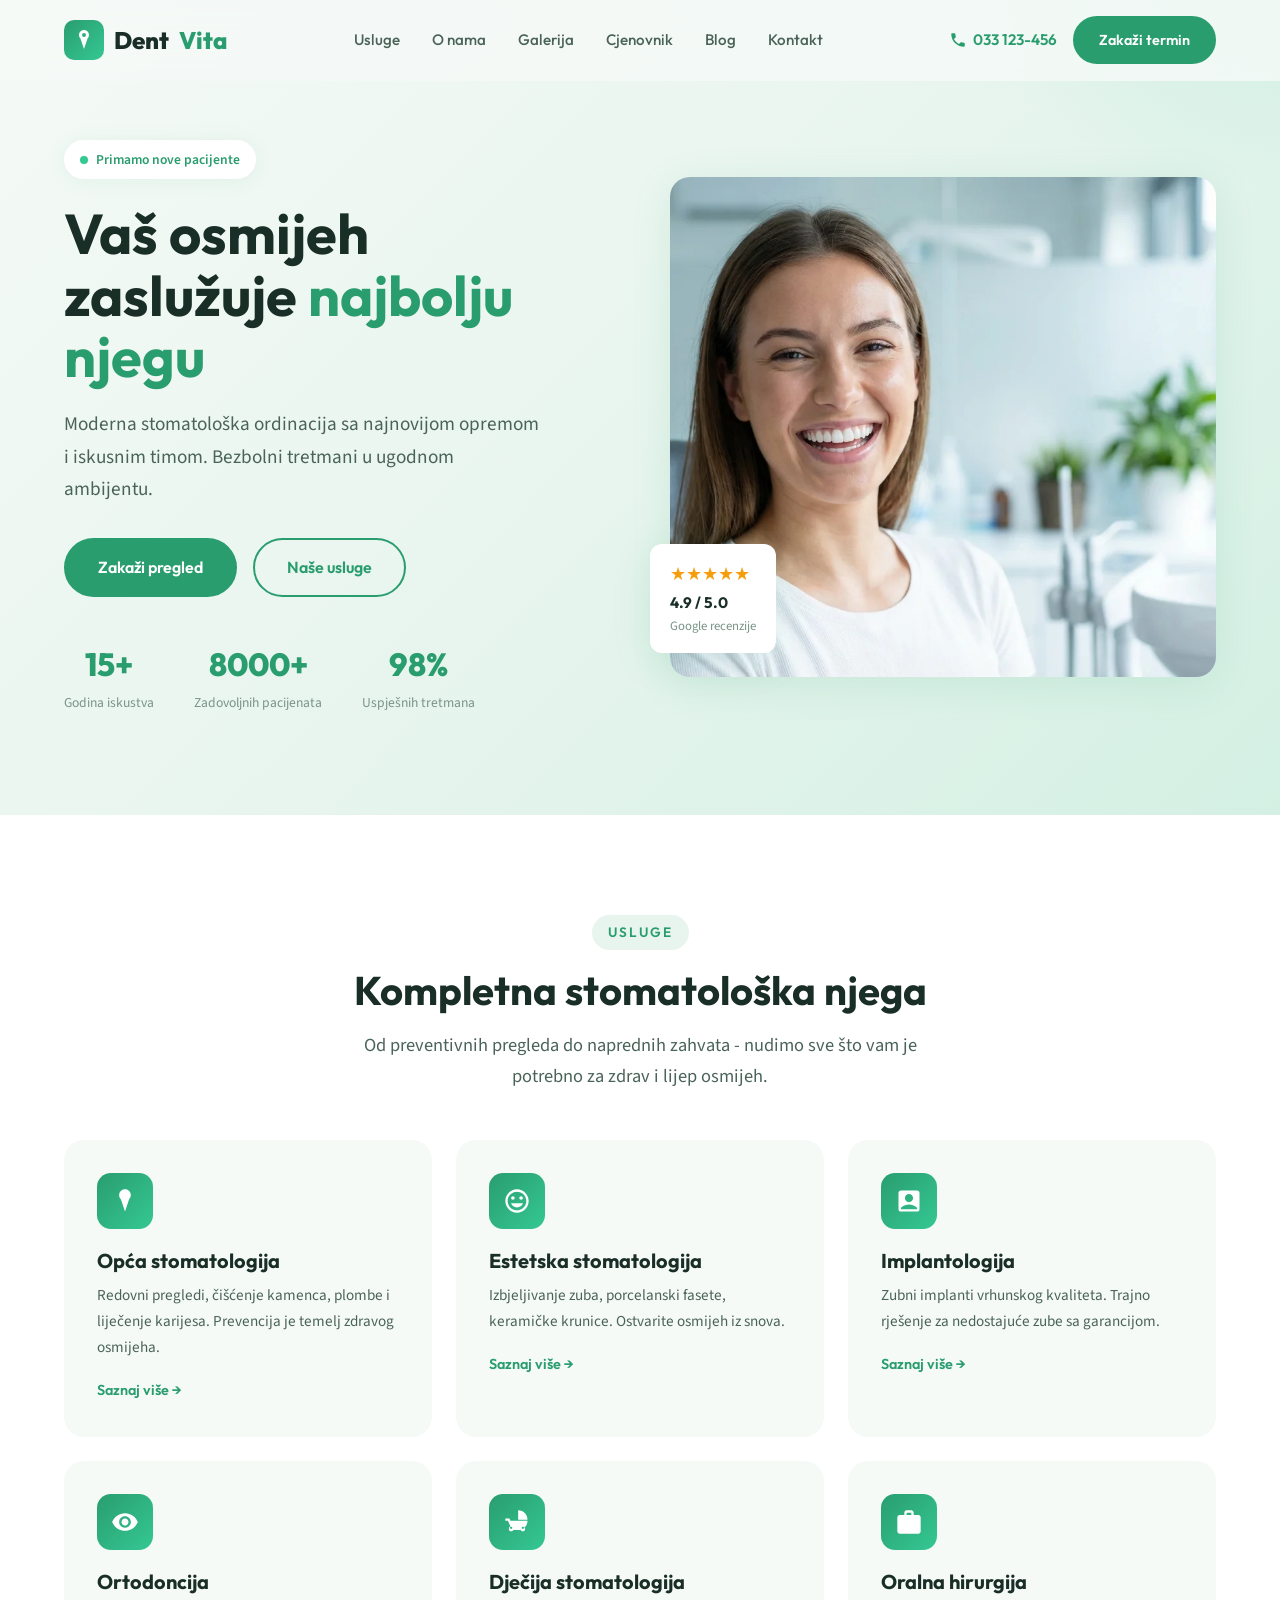
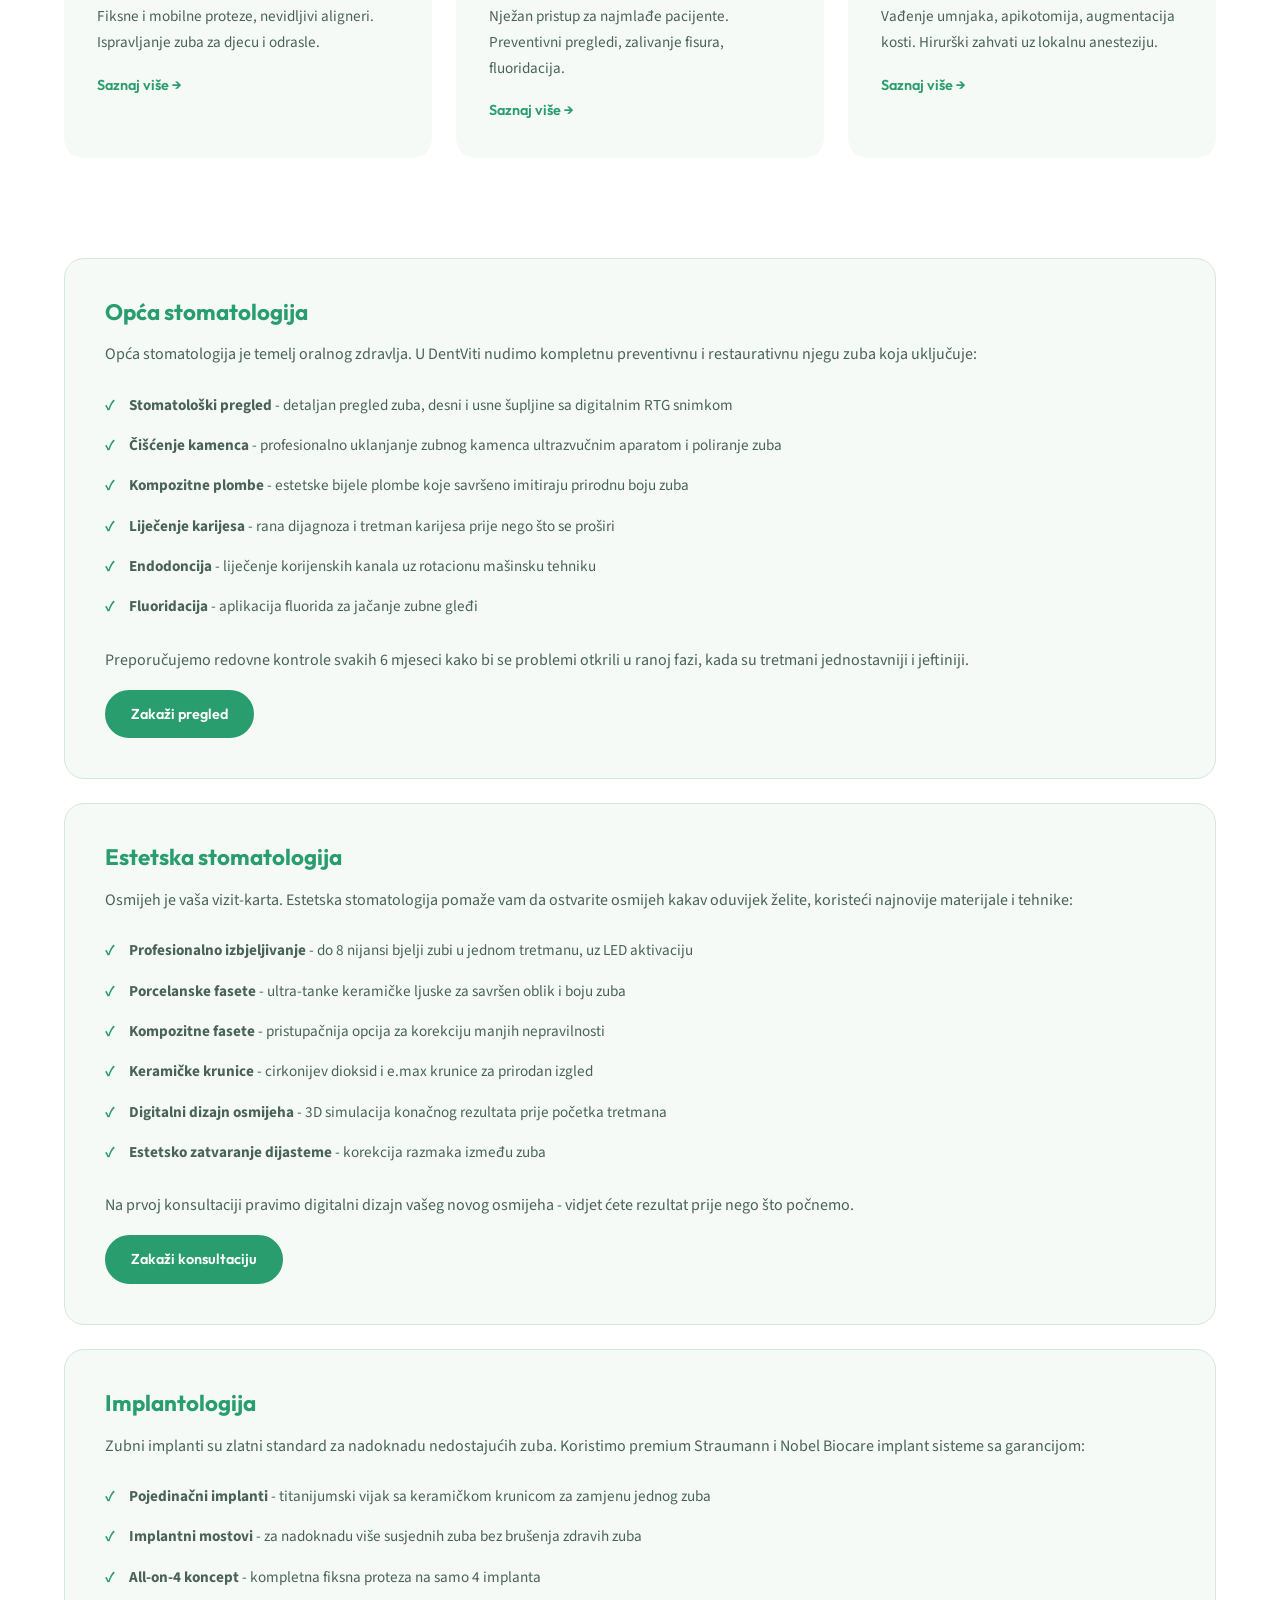
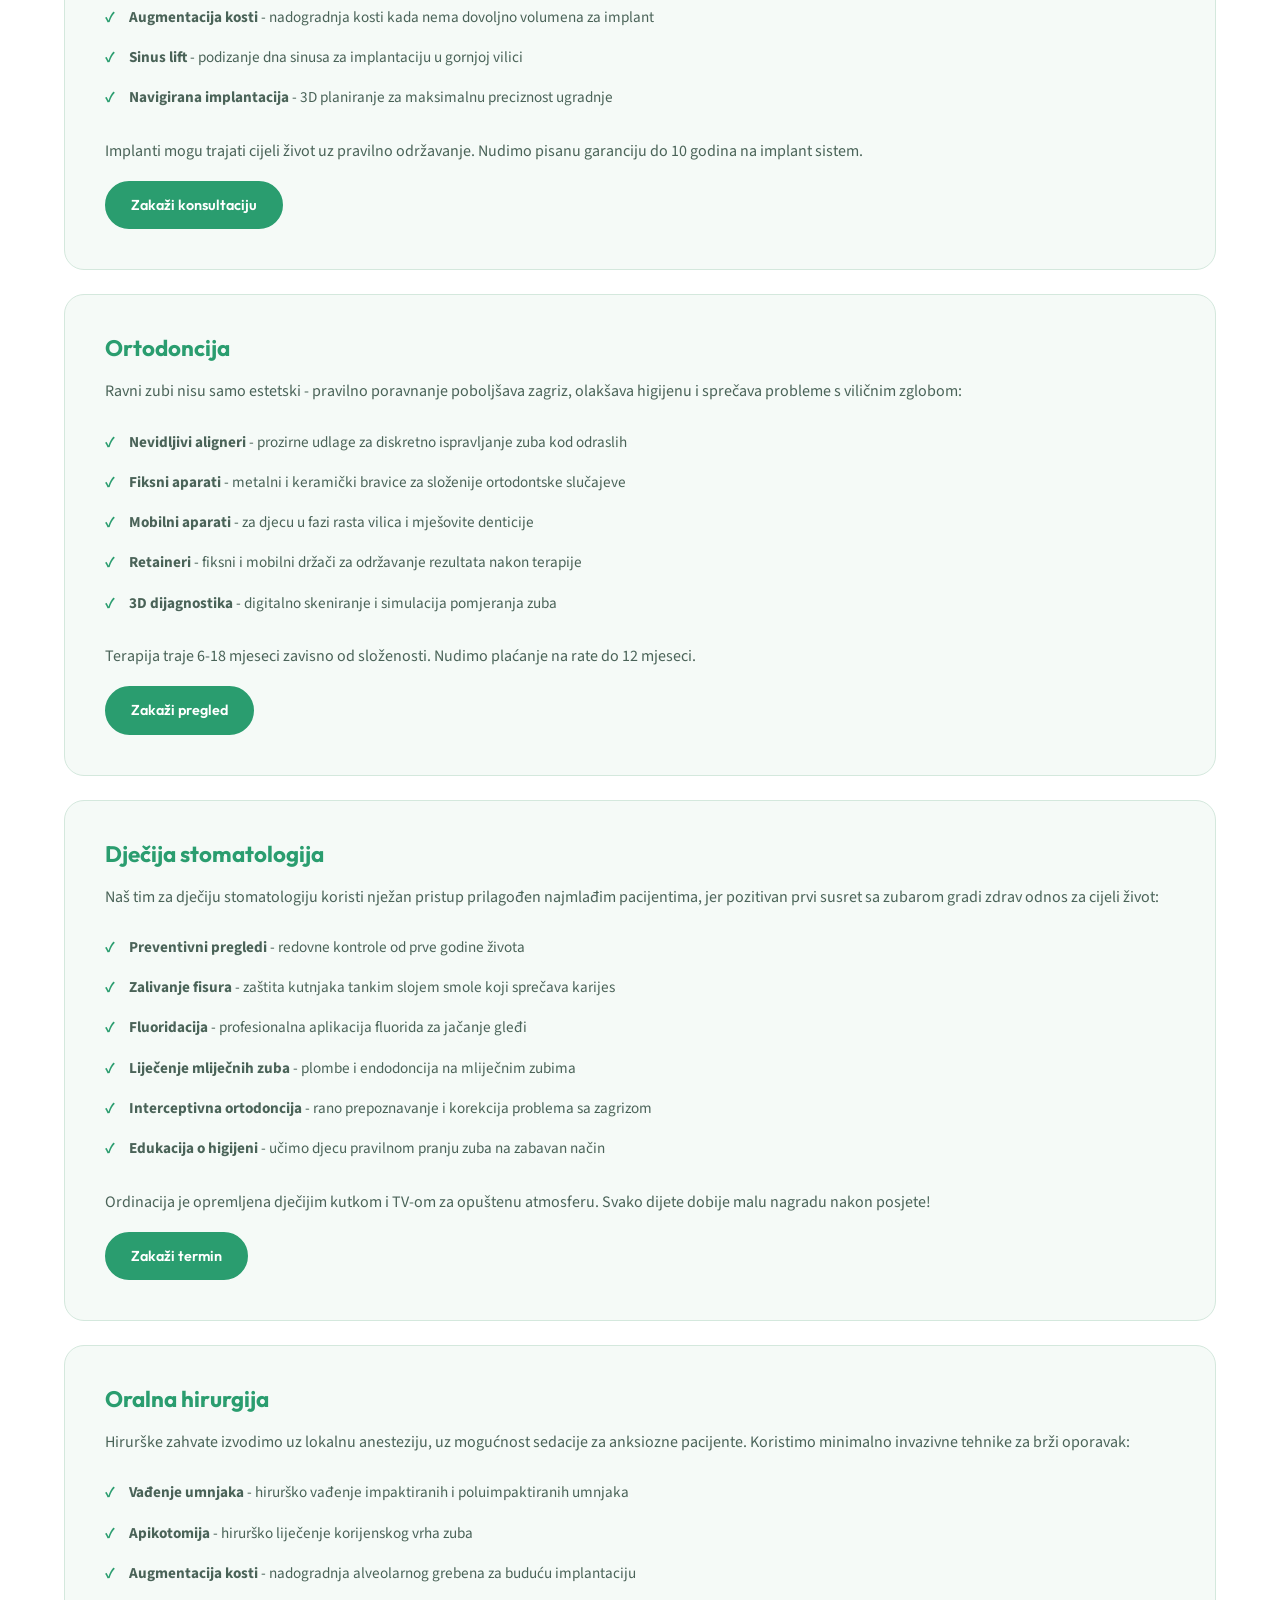
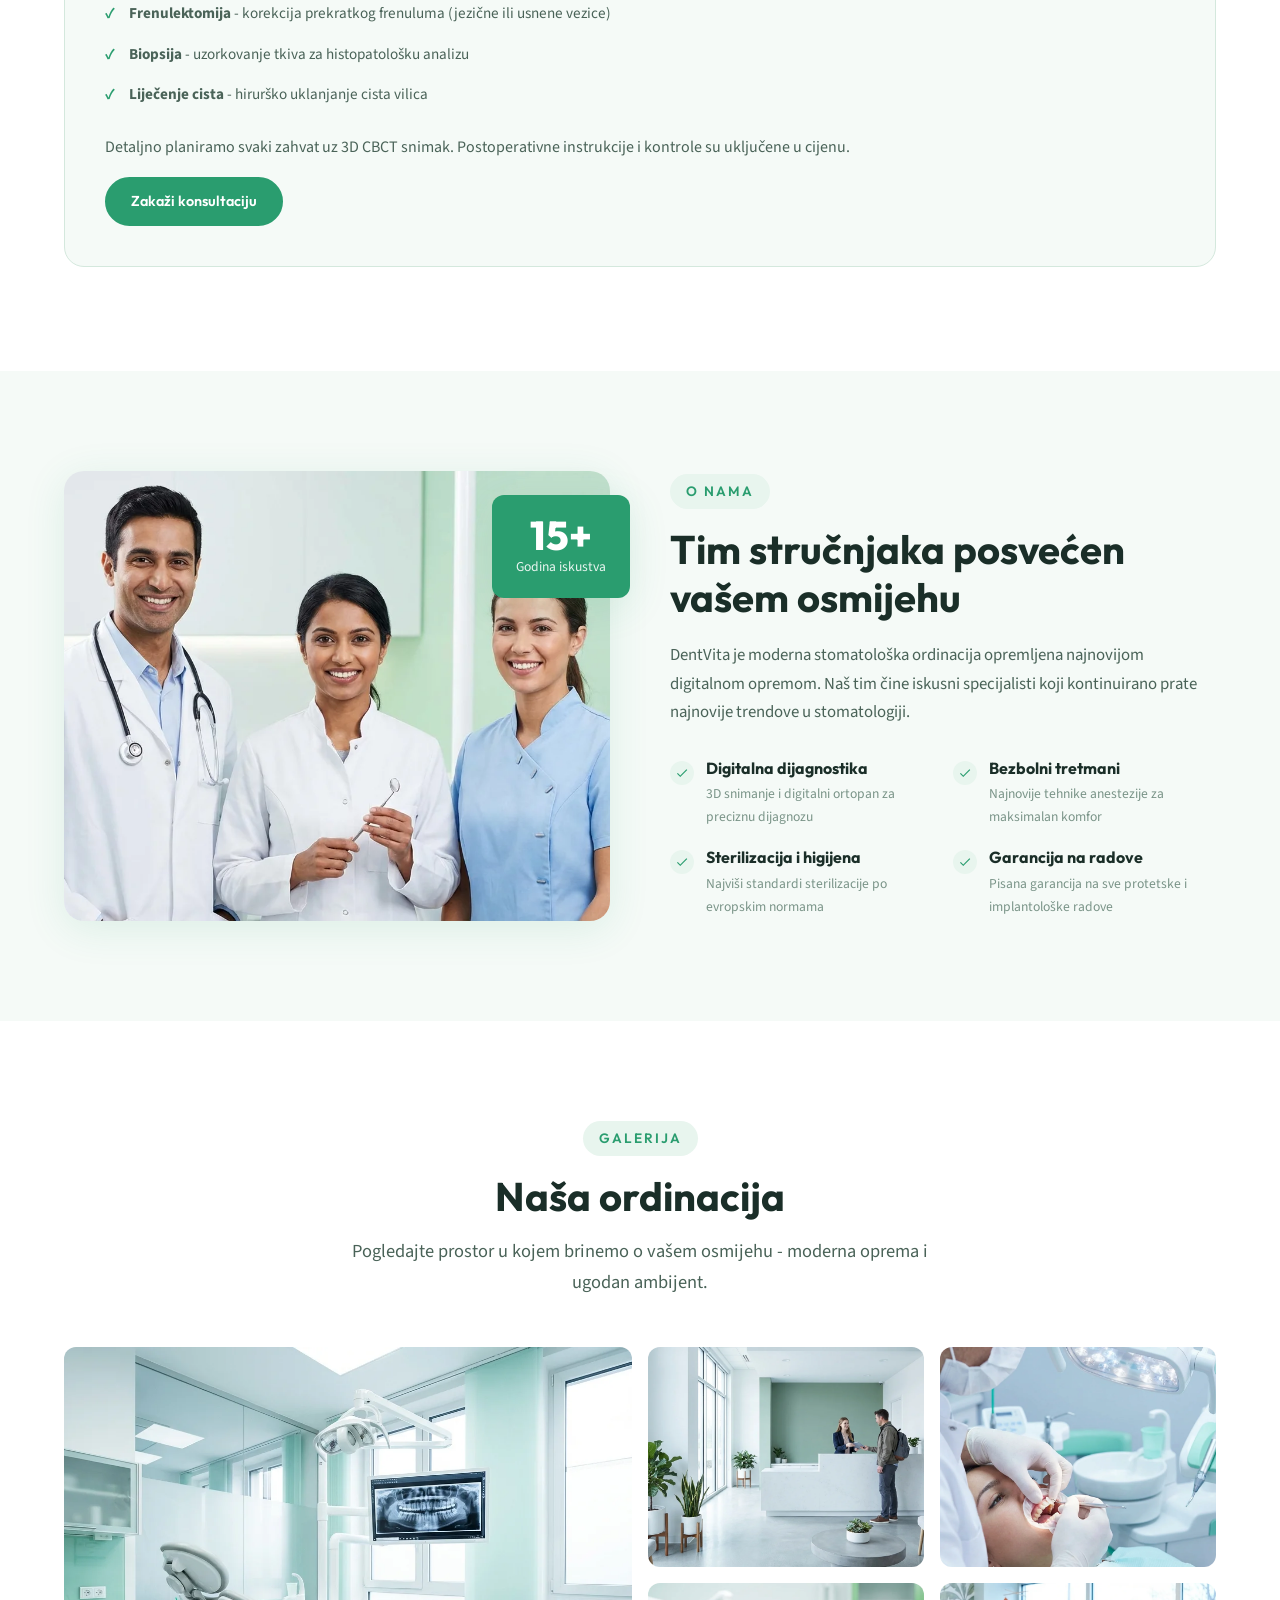
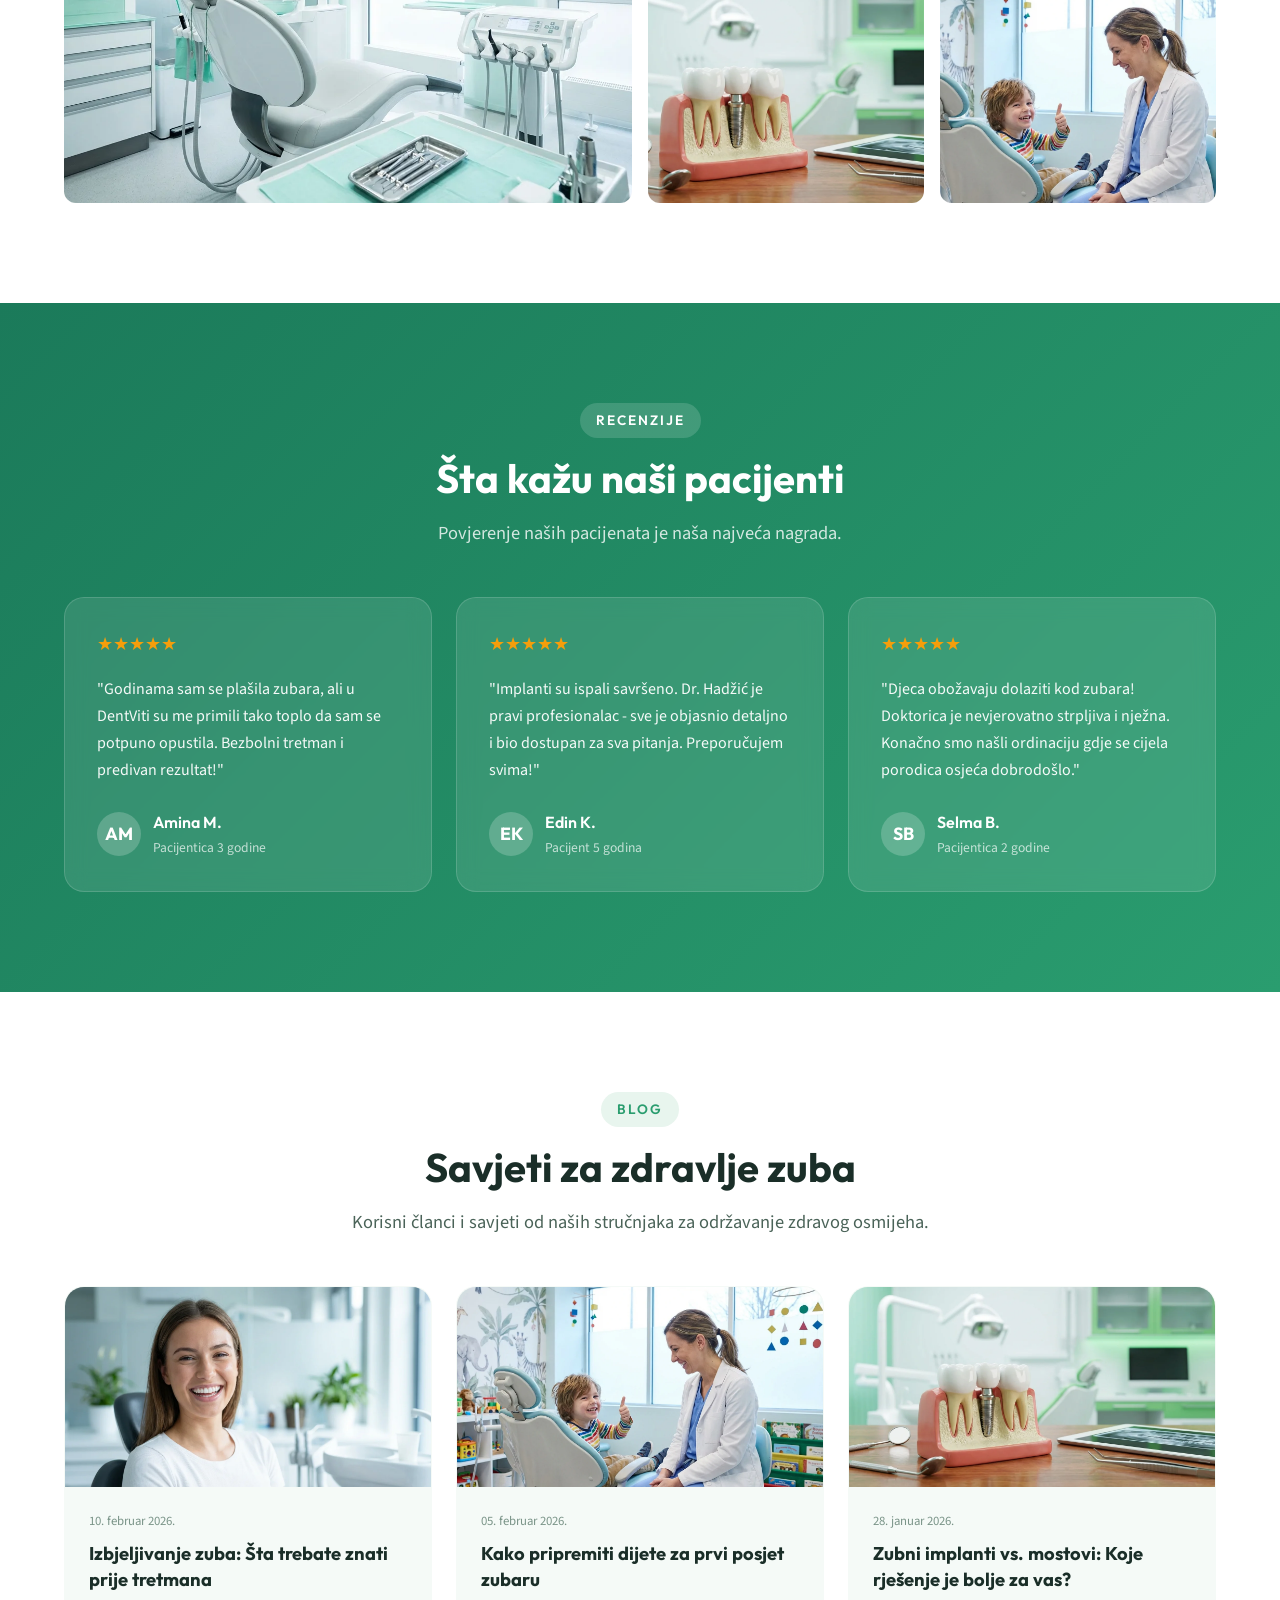
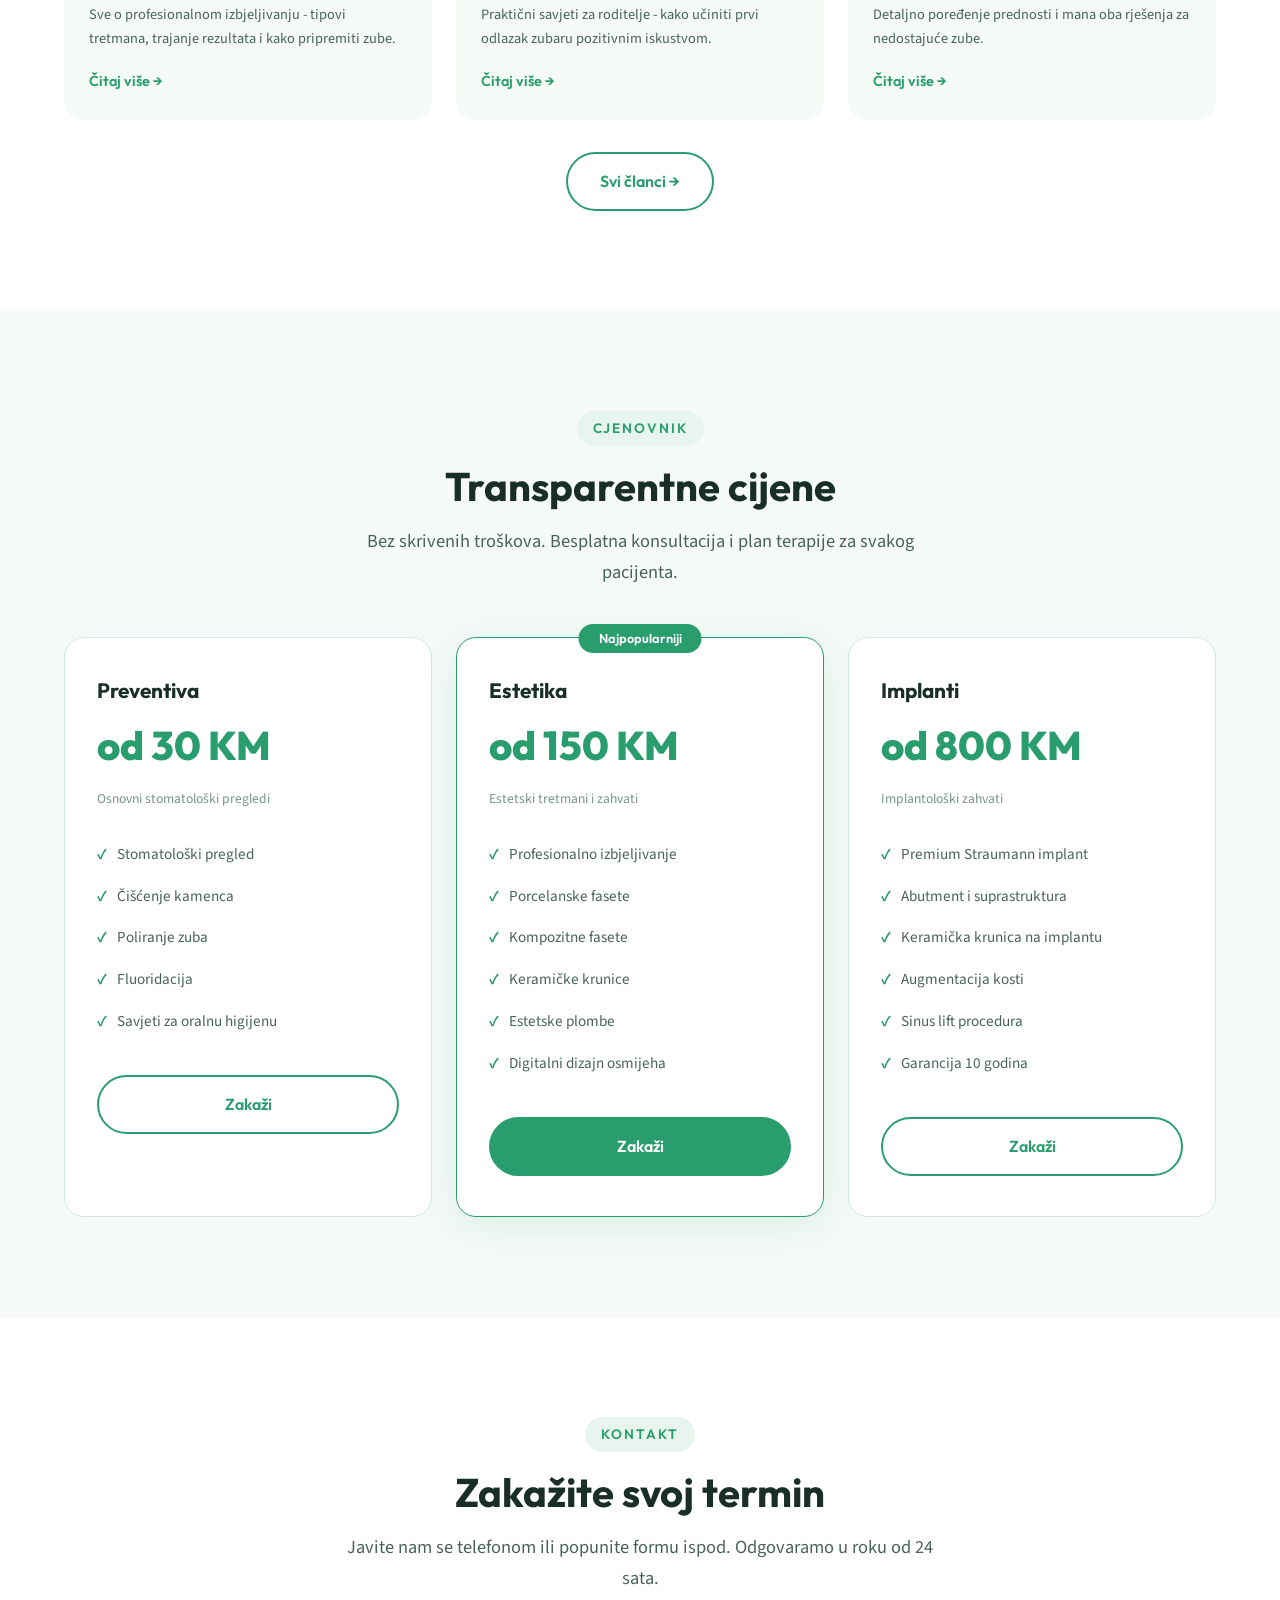
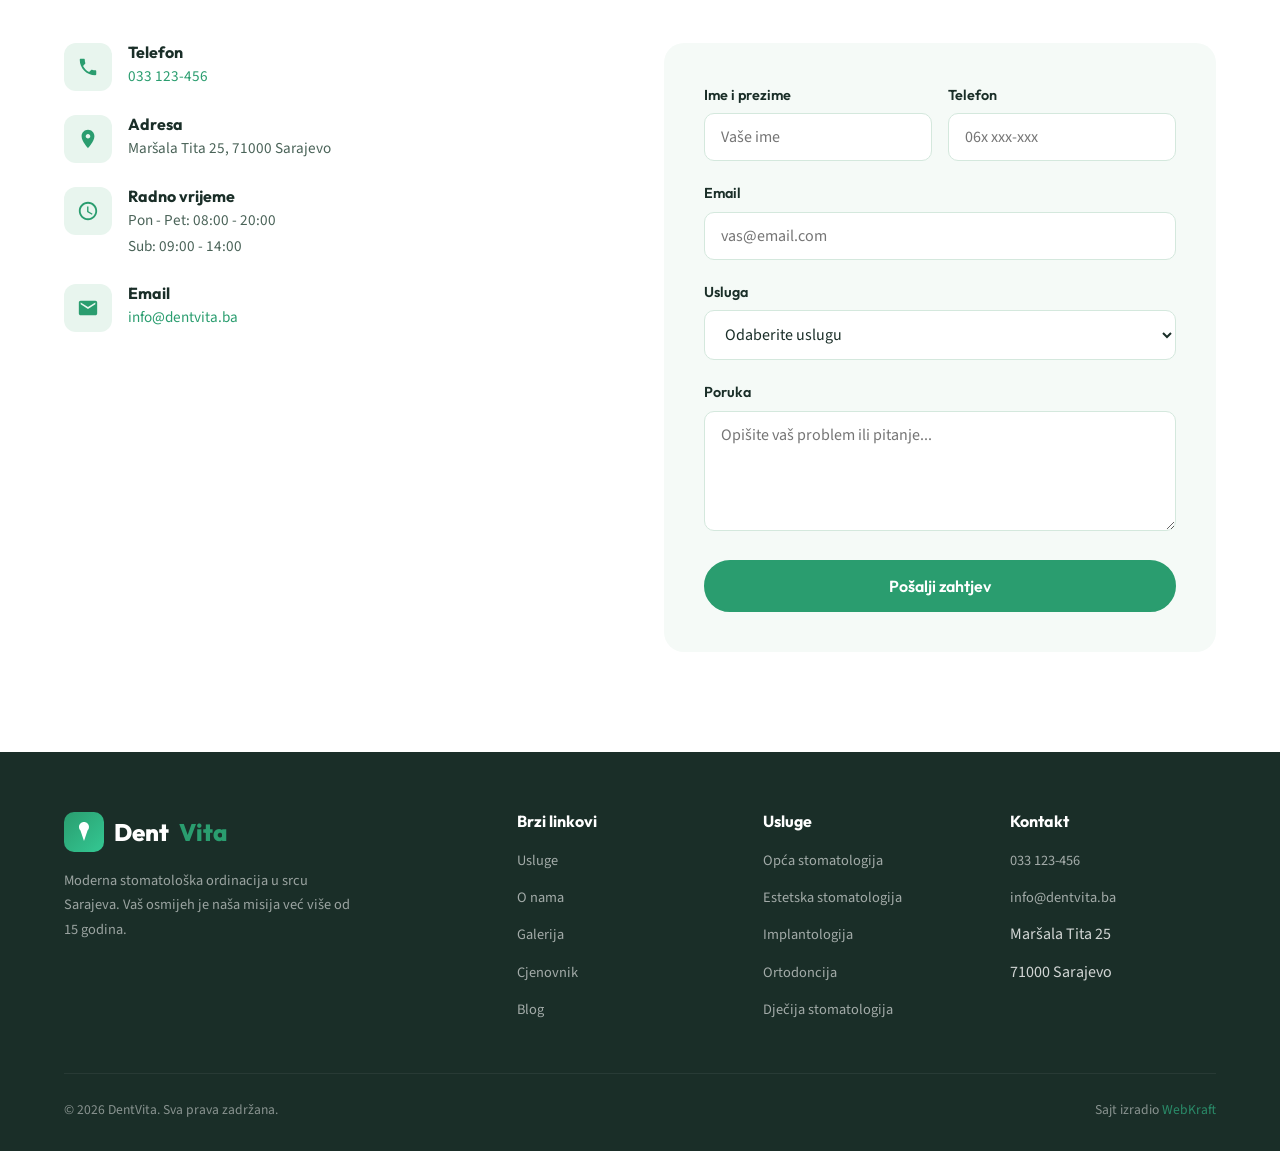
==== commit fad51eae: "Add service detail sections with anchor links from service cards" ====
--- a/index.html
+++ b/index.html
@@ -103,7 +103,7 @@
           </div>
           <h3>Opća stomatologija</h3>
           <p>Redovni pregledi, čišćenje kamenca, plombe i liječenje karijesa. Prevencija je temelj zdravog osmijeha.</p>
-          <span class="service-link">Saznaj više &rarr;</span>
+          <a href="#usluga-opca" class="service-link">Saznaj više &rarr;</a>
         </div>
         <div class="service-card fade-in">
           <div class="service-icon">
@@ -111,7 +111,7 @@
           </div>
           <h3>Estetska stomatologija</h3>
           <p>Izbjeljivanje zuba, porcelanski fasete, keramičke krunice. Ostvarite osmijeh iz snova.</p>
-          <span class="service-link">Saznaj više &rarr;</span>
+          <a href="#usluga-estetska" class="service-link">Saznaj više &rarr;</a>
         </div>
         <div class="service-card fade-in">
           <div class="service-icon">
@@ -119,7 +119,7 @@
           </div>
           <h3>Implantologija</h3>
           <p>Zubni implanti vrhunskog kvaliteta. Trajno rješenje za nedostajuće zube sa garancijom.</p>
-          <span class="service-link">Saznaj više &rarr;</span>
+          <a href="#usluga-implanti" class="service-link">Saznaj više &rarr;</a>
         </div>
         <div class="service-card fade-in">
           <div class="service-icon">
@@ -127,7 +127,7 @@
           </div>
           <h3>Ortodoncija</h3>
           <p>Fiksne i mobilne proteze, nevidljivi aligneri. Ispravljanje zuba za djecu i odrasle.</p>
-          <span class="service-link">Saznaj više &rarr;</span>
+          <a href="#usluga-ortodoncija" class="service-link">Saznaj više &rarr;</a>
         </div>
         <div class="service-card fade-in">
           <div class="service-icon">
@@ -135,7 +135,7 @@
           </div>
           <h3>Dječija stomatologija</h3>
           <p>Nježan pristup za najmlađe pacijente. Preventivni pregledi, zalivanje fisura, fluoridacija.</p>
-          <span class="service-link">Saznaj više &rarr;</span>
+          <a href="#usluga-djecija" class="service-link">Saznaj više &rarr;</a>
         </div>
         <div class="service-card fade-in">
           <div class="service-icon">
@@ -143,8 +143,102 @@
           </div>
           <h3>Oralna hirurgija</h3>
           <p>Vađenje umnjaka, apikotomija, augmentacija kosti. Hirurški zahvati uz lokalnu anesteziju.</p>
-          <span class="service-link">Saznaj više &rarr;</span>
-        </div>
+          <a href="#usluga-hirurgija" class="service-link">Saznaj više &rarr;</a>
+        </div>
+      </div>
+    </div>
+  </section>
+
+  <!-- Service Details -->
+  <section class="service-details">
+    <div class="container">
+      <div class="service-detail fade-in" id="usluga-opca">
+        <h3>Opća stomatologija</h3>
+        <p>Opća stomatologija je temelj oralnog zdravlja. U DentViti nudimo kompletnu preventivnu i restaurativnu njegu zuba koja uključuje:</p>
+        <ul>
+          <li><strong>Stomatološki pregled</strong> - detaljan pregled zuba, desni i usne šupljine sa digitalnim RTG snimkom</li>
+          <li><strong>Čišćenje kamenca</strong> - profesionalno uklanjanje zubnog kamenca ultrazvučnim aparatom i poliranje zuba</li>
+          <li><strong>Kompozitne plombe</strong> - estetske bijele plombe koje savršeno imitiraju prirodnu boju zuba</li>
+          <li><strong>Liječenje karijesa</strong> - rana dijagnoza i tretman karijesa prije nego što se proširi</li>
+          <li><strong>Endodoncija</strong> - liječenje korijenskih kanala uz rotacionu mašinsku tehniku</li>
+          <li><strong>Fluoridacija</strong> - aplikacija fluorida za jačanje zubne gleđi</li>
+        </ul>
+        <p>Preporučujemo redovne kontrole svakih 6 mjeseci kako bi se problemi otkrili u ranoj fazi, kada su tretmani jednostavniji i jeftiniji.</p>
+        <a href="#kontakt" class="btn btn-primary btn-sm">Zakaži pregled</a>
+      </div>
+
+      <div class="service-detail fade-in" id="usluga-estetska">
+        <h3>Estetska stomatologija</h3>
+        <p>Osmijeh je vaša vizit-karta. Estetska stomatologija pomaže vam da ostvarite osmijeh kakav oduvijek želite, koristeći najnovije materijale i tehnike:</p>
+        <ul>
+          <li><strong>Profesionalno izbjeljivanje</strong> - do 8 nijansi bjelji zubi u jednom tretmanu, uz LED aktivaciju</li>
+          <li><strong>Porcelanske fasete</strong> - ultra-tanke keramičke ljuske za savršen oblik i boju zuba</li>
+          <li><strong>Kompozitne fasete</strong> - pristupačnija opcija za korekciju manjih nepravilnosti</li>
+          <li><strong>Keramičke krunice</strong> - cirkonijev dioksid i e.max krunice za prirodan izgled</li>
+          <li><strong>Digitalni dizajn osmijeha</strong> - 3D simulacija konačnog rezultata prije početka tretmana</li>
+          <li><strong>Estetsko zatvaranje dijasteme</strong> - korekcija razmaka između zuba</li>
+        </ul>
+        <p>Na prvoj konsultaciji pravimo digitalni dizajn vašeg novog osmijeha - vidjet ćete rezultat prije nego što počnemo.</p>
+        <a href="#kontakt" class="btn btn-primary btn-sm">Zakaži konsultaciju</a>
+      </div>
+
+      <div class="service-detail fade-in" id="usluga-implanti">
+        <h3>Implantologija</h3>
+        <p>Zubni implanti su zlatni standard za nadoknadu nedostajućih zuba. Koristimo premium Straumann i Nobel Biocare implant sisteme sa garancijom:</p>
+        <ul>
+          <li><strong>Pojedinačni implanti</strong> - titanijumski vijak sa keramičkom krunicom za zamjenu jednog zuba</li>
+          <li><strong>Implantni mostovi</strong> - za nadoknadu više susjednih zuba bez brušenja zdravih zuba</li>
+          <li><strong>All-on-4 koncept</strong> - kompletna fiksna proteza na samo 4 implanta</li>
+          <li><strong>Augmentacija kosti</strong> - nadogradnja kosti kada nema dovoljno volumena za implant</li>
+          <li><strong>Sinus lift</strong> - podizanje dna sinusa za implantaciju u gornjoj vilici</li>
+          <li><strong>Navigirana implantacija</strong> - 3D planiranje za maksimalnu preciznost ugradnje</li>
+        </ul>
+        <p>Implanti mogu trajati cijeli život uz pravilno održavanje. Nudimo pisanu garanciju do 10 godina na implant sistem.</p>
+        <a href="#kontakt" class="btn btn-primary btn-sm">Zakaži konsultaciju</a>
+      </div>
+
+      <div class="service-detail fade-in" id="usluga-ortodoncija">
+        <h3>Ortodoncija</h3>
+        <p>Ravni zubi nisu samo estetski - pravilno poravnanje poboljšava zagriz, olakšava higijenu i sprečava probleme s viličnim zglobom:</p>
+        <ul>
+          <li><strong>Nevidljivi aligneri</strong> - prozirne udlage za diskretno ispravljanje zuba kod odraslih</li>
+          <li><strong>Fiksni aparati</strong> - metalni i keramički bravice za složenije ortodontske slučajeve</li>
+          <li><strong>Mobilni aparati</strong> - za djecu u fazi rasta vilica i mješovite denticije</li>
+          <li><strong>Retaineri</strong> - fiksni i mobilni držači za održavanje rezultata nakon terapije</li>
+          <li><strong>3D dijagnostika</strong> - digitalno skeniranje i simulacija pomjeranja zuba</li>
+        </ul>
+        <p>Terapija traje 6-18 mjeseci zavisno od složenosti. Nudimo plaćanje na rate do 12 mjeseci.</p>
+        <a href="#kontakt" class="btn btn-primary btn-sm">Zakaži pregled</a>
+      </div>
+
+      <div class="service-detail fade-in" id="usluga-djecija">
+        <h3>Dječija stomatologija</h3>
+        <p>Naš tim za dječiju stomatologiju koristi nježan pristup prilagođen najmlađim pacijentima, jer pozitivan prvi susret sa zubarom gradi zdrav odnos za cijeli život:</p>
+        <ul>
+          <li><strong>Preventivni pregledi</strong> - redovne kontrole od prve godine života</li>
+          <li><strong>Zalivanje fisura</strong> - zaštita kutnjaka tankim slojem smole koji sprečava karijes</li>
+          <li><strong>Fluoridacija</strong> - profesionalna aplikacija fluorida za jačanje gleđi</li>
+          <li><strong>Liječenje mliječnih zuba</strong> - plombe i endodoncija na mliječnim zubima</li>
+          <li><strong>Interceptivna ortodoncija</strong> - rano prepoznavanje i korekcija problema sa zagrizom</li>
+          <li><strong>Edukacija o higijeni</strong> - učimo djecu pravilnom pranju zuba na zabavan način</li>
+        </ul>
+        <p>Ordinacija je opremljena dječijim kutkom i TV-om za opuštenu atmosferu. Svako dijete dobije malu nagradu nakon posjete!</p>
+        <a href="#kontakt" class="btn btn-primary btn-sm">Zakaži termin</a>
+      </div>
+
+      <div class="service-detail fade-in" id="usluga-hirurgija">
+        <h3>Oralna hirurgija</h3>
+        <p>Hirurške zahvate izvodimo uz lokalnu anesteziju, uz mogućnost sedacije za anksiozne pacijente. Koristimo minimalno invazivne tehnike za brži oporavak:</p>
+        <ul>
+          <li><strong>Vađenje umnjaka</strong> - hirurško vađenje impaktiranih i poluimpaktiranih umnjaka</li>
+          <li><strong>Apikotomija</strong> - hirurško liječenje korijenskog vrha zuba</li>
+          <li><strong>Augmentacija kosti</strong> - nadogradnja alveolarnog grebena za buduću implantaciju</li>
+          <li><strong>Frenulektomija</strong> - korekcija prekratkog frenuluma (jezične ili usnene vezice)</li>
+          <li><strong>Biopsija</strong> - uzorkovanje tkiva za histopatološku analizu</li>
+          <li><strong>Liječenje cista</strong> - hirurško uklanjanje cista vilica</li>
+        </ul>
+        <p>Detaljno planiramo svaki zahvat uz 3D CBCT snimak. Postoperativne instrukcije i kontrole su uključene u cijenu.</p>
+        <a href="#kontakt" class="btn btn-primary btn-sm">Zakaži konsultaciju</a>
       </div>
     </div>
   </section>
@@ -290,33 +384,39 @@
         <p class="section-subtitle mx-auto">Korisni članci i savjeti od naših stručnjaka za održavanje zdravog osmijeha.</p>
       </div>
       <div class="blog-grid">
-        <div class="blog-card fade-in">
-          <img src="assets/images/dental-smile.webp" alt="Izbjeljivanje zuba" loading="lazy">
-          <div class="blog-card-body">
-            <div class="blog-card-date">10. februar 2026.</div>
-            <h3>Izbjeljivanje zuba: Šta trebate znati prije tretmana</h3>
-            <p>Sve o profesionalnom izbjeljivanju - tipovi tretmana, trajanje rezultata i kako pripremiti zube.</p>
-            <a href="blog.html" class="service-link">Čitaj više &rarr;</a>
-          </div>
-        </div>
-        <div class="blog-card fade-in">
-          <img src="assets/images/dental-pediatric.webp" alt="Dječija stomatologija savjeti" loading="lazy">
-          <div class="blog-card-body">
-            <div class="blog-card-date">05. februar 2026.</div>
-            <h3>Kako pripremiti dijete za prvi posjet zubaru</h3>
-            <p>Praktični savjeti za roditelje - kako učiniti prvi odlazak zubaru pozitivnim iskustvom.</p>
-            <a href="blog.html" class="service-link">Čitaj više &rarr;</a>
-          </div>
-        </div>
-        <div class="blog-card fade-in">
-          <img src="assets/images/dental-implant.webp" alt="Zubni implanti" loading="lazy">
-          <div class="blog-card-body">
-            <div class="blog-card-date">28. januar 2026.</div>
-            <h3>Zubni implanti vs. mostovi: Koje rješenje je bolje za vas?</h3>
-            <p>Detaljno poređenje prednosti i mana oba rješenja za nedostajuće zube.</p>
-            <a href="blog.html" class="service-link">Čitaj više &rarr;</a>
-          </div>
-        </div>
+        <a href="blog/izbjeljivanje-zuba.html" class="blog-card-link fade-in">
+          <div class="blog-card">
+            <img src="assets/images/dental-smile.webp" alt="Izbjeljivanje zuba" loading="lazy">
+            <div class="blog-card-body">
+              <div class="blog-card-date">10. februar 2026.</div>
+              <h3>Izbjeljivanje zuba: Šta trebate znati prije tretmana</h3>
+              <p>Sve o profesionalnom izbjeljivanju - tipovi tretmana, trajanje rezultata i kako pripremiti zube.</p>
+              <span class="service-link">Čitaj više &rarr;</span>
+            </div>
+          </div>
+        </a>
+        <a href="blog/prvi-posjet-zubaru.html" class="blog-card-link fade-in">
+          <div class="blog-card">
+            <img src="assets/images/dental-pediatric.webp" alt="Dječija stomatologija savjeti" loading="lazy">
+            <div class="blog-card-body">
+              <div class="blog-card-date">05. februar 2026.</div>
+              <h3>Kako pripremiti dijete za prvi posjet zubaru</h3>
+              <p>Praktični savjeti za roditelje - kako učiniti prvi odlazak zubaru pozitivnim iskustvom.</p>
+              <span class="service-link">Čitaj više &rarr;</span>
+            </div>
+          </div>
+        </a>
+        <a href="blog/implanti-vs-mostovi.html" class="blog-card-link fade-in">
+          <div class="blog-card">
+            <img src="assets/images/dental-implant.webp" alt="Zubni implanti" loading="lazy">
+            <div class="blog-card-body">
+              <div class="blog-card-date">28. januar 2026.</div>
+              <h3>Zubni implanti vs. mostovi: Koje rješenje je bolje za vas?</h3>
+              <p>Detaljno poređenje prednosti i mana oba rješenja za nedostajuće zube.</p>
+              <span class="service-link">Čitaj više &rarr;</span>
+            </div>
+          </div>
+        </a>
       </div>
       <div class="text-center" style="margin-top:32px">
         <a href="blog.html" class="btn btn-outline">Svi članci &rarr;</a>
--- a/assets/css/style.css
+++ b/assets/css/style.css
@@ -495,6 +495,60 @@
 .service-link:hover { gap: 10px; }
 
 /* ============================================
+   SERVICE DETAILS
+   ============================================ */
+
+.service-details {
+  background: var(--bg-white);
+  padding: 0 0 80px;
+}
+
+.service-detail {
+  background: var(--bg);
+  border-radius: var(--radius-lg);
+  padding: 40px;
+  margin-bottom: 24px;
+  border: 1px solid var(--border);
+  scroll-margin-top: 100px;
+}
+
+.service-detail h3 {
+  font-size: 1.4rem;
+  color: var(--primary);
+  margin-bottom: 16px;
+}
+
+.service-detail > p {
+  color: var(--text-light);
+  font-size: 1rem;
+  margin-bottom: 16px;
+  line-height: 1.7;
+}
+
+.service-detail ul {
+  list-style: none;
+  margin: 0 0 20px;
+  padding: 0;
+}
+
+.service-detail li {
+  padding: 8px 0;
+  padding-left: 24px;
+  position: relative;
+  color: var(--text-light);
+  font-size: 0.95rem;
+  line-height: 1.6;
+}
+
+.service-detail li::before {
+  content: '✓';
+  position: absolute;
+  left: 0;
+  color: var(--primary);
+  font-weight: 700;
+}
+
+/* ============================================
    ABOUT
    ============================================ */
 
@@ -1257,6 +1311,144 @@
 }
 
 /* ============================================
+   BLOG ARTICLE PAGE
+   ============================================ */
+
+.blog-article {
+  padding: 140px 0 60px;
+}
+
+.blog-article-container {
+  display: grid;
+  grid-template-columns: 2fr 1fr;
+  gap: 48px;
+}
+
+.article-header {
+  margin-bottom: 32px;
+}
+
+.article-meta {
+  display: flex;
+  gap: 16px;
+  font-size: 0.85rem;
+  color: var(--text-muted);
+  margin-bottom: 16px;
+}
+
+.article-header h1 {
+  font-size: 2.2rem;
+  line-height: 1.3;
+  margin-bottom: 20px;
+}
+
+.article-hero-img {
+  width: 100%;
+  height: 400px;
+  object-fit: cover;
+  border-radius: var(--radius-lg);
+  margin-bottom: 32px;
+}
+
+.article-content {
+  font-size: 1.05rem;
+  line-height: 1.8;
+  color: var(--text);
+}
+
+.article-content h2 {
+  font-size: 1.5rem;
+  margin: 36px 0 16px;
+  color: var(--text);
+}
+
+.article-content h3 {
+  font-size: 1.2rem;
+  margin: 28px 0 12px;
+  color: var(--text);
+}
+
+.article-content p {
+  margin-bottom: 18px;
+  color: var(--text-light);
+}
+
+.article-content ul, .article-content ol {
+  margin: 16px 0 24px 24px;
+  color: var(--text-light);
+}
+
+.article-content li {
+  margin-bottom: 8px;
+  line-height: 1.7;
+}
+
+.article-content blockquote {
+  border-left: 4px solid var(--primary);
+  padding: 16px 24px;
+  margin: 24px 0;
+  background: var(--accent);
+  border-radius: 0 var(--radius) var(--radius) 0;
+  font-style: italic;
+  color: var(--text);
+}
+
+.article-cta {
+  background: linear-gradient(135deg, var(--primary), var(--primary-dark));
+  color: #fff;
+  border-radius: var(--radius-lg);
+  padding: 40px;
+  text-align: center;
+  margin-top: 40px;
+}
+
+.article-cta h3 {
+  font-size: 1.5rem;
+  margin-bottom: 12px;
+}
+
+.article-cta p {
+  opacity: 0.9;
+  margin-bottom: 20px;
+  color: #fff;
+}
+
+.article-nav {
+  display: flex;
+  justify-content: space-between;
+  margin-top: 40px;
+  padding-top: 24px;
+  border-top: 1px solid var(--border);
+}
+
+.article-nav a {
+  font-family: var(--font-display);
+  font-weight: 600;
+  font-size: 0.95rem;
+}
+
+/* Clickable blog cards */
+.blog-card-link {
+  text-decoration: none;
+  color: inherit;
+  display: block;
+}
+
+.blog-card-link:hover { color: inherit; }
+
+.blog-post-link {
+  text-decoration: none;
+  color: inherit;
+  display: block;
+}
+
+.blog-post-link:hover { color: inherit; }
+
+.blog-post-link .blog-post-card {
+  cursor: pointer;
+}
+
+/* ============================================
    RESPONSIVE
    ============================================ */
 
@@ -1304,6 +1496,10 @@
   .blog-grid,
   .pricing-grid { grid-template-columns: 1fr; }
 
+  .blog-article-container { grid-template-columns: 1fr; }
+  .article-hero-img { height: 250px; }
+  .article-header h1 { font-size: 1.6rem; }
+
   .gallery-grid { grid-template-columns: repeat(2, 1fr); }
   .gallery-item:first-child { grid-column: span 2; grid-row: span 1; }
   .gallery-item:first-child img { height: 220px; }
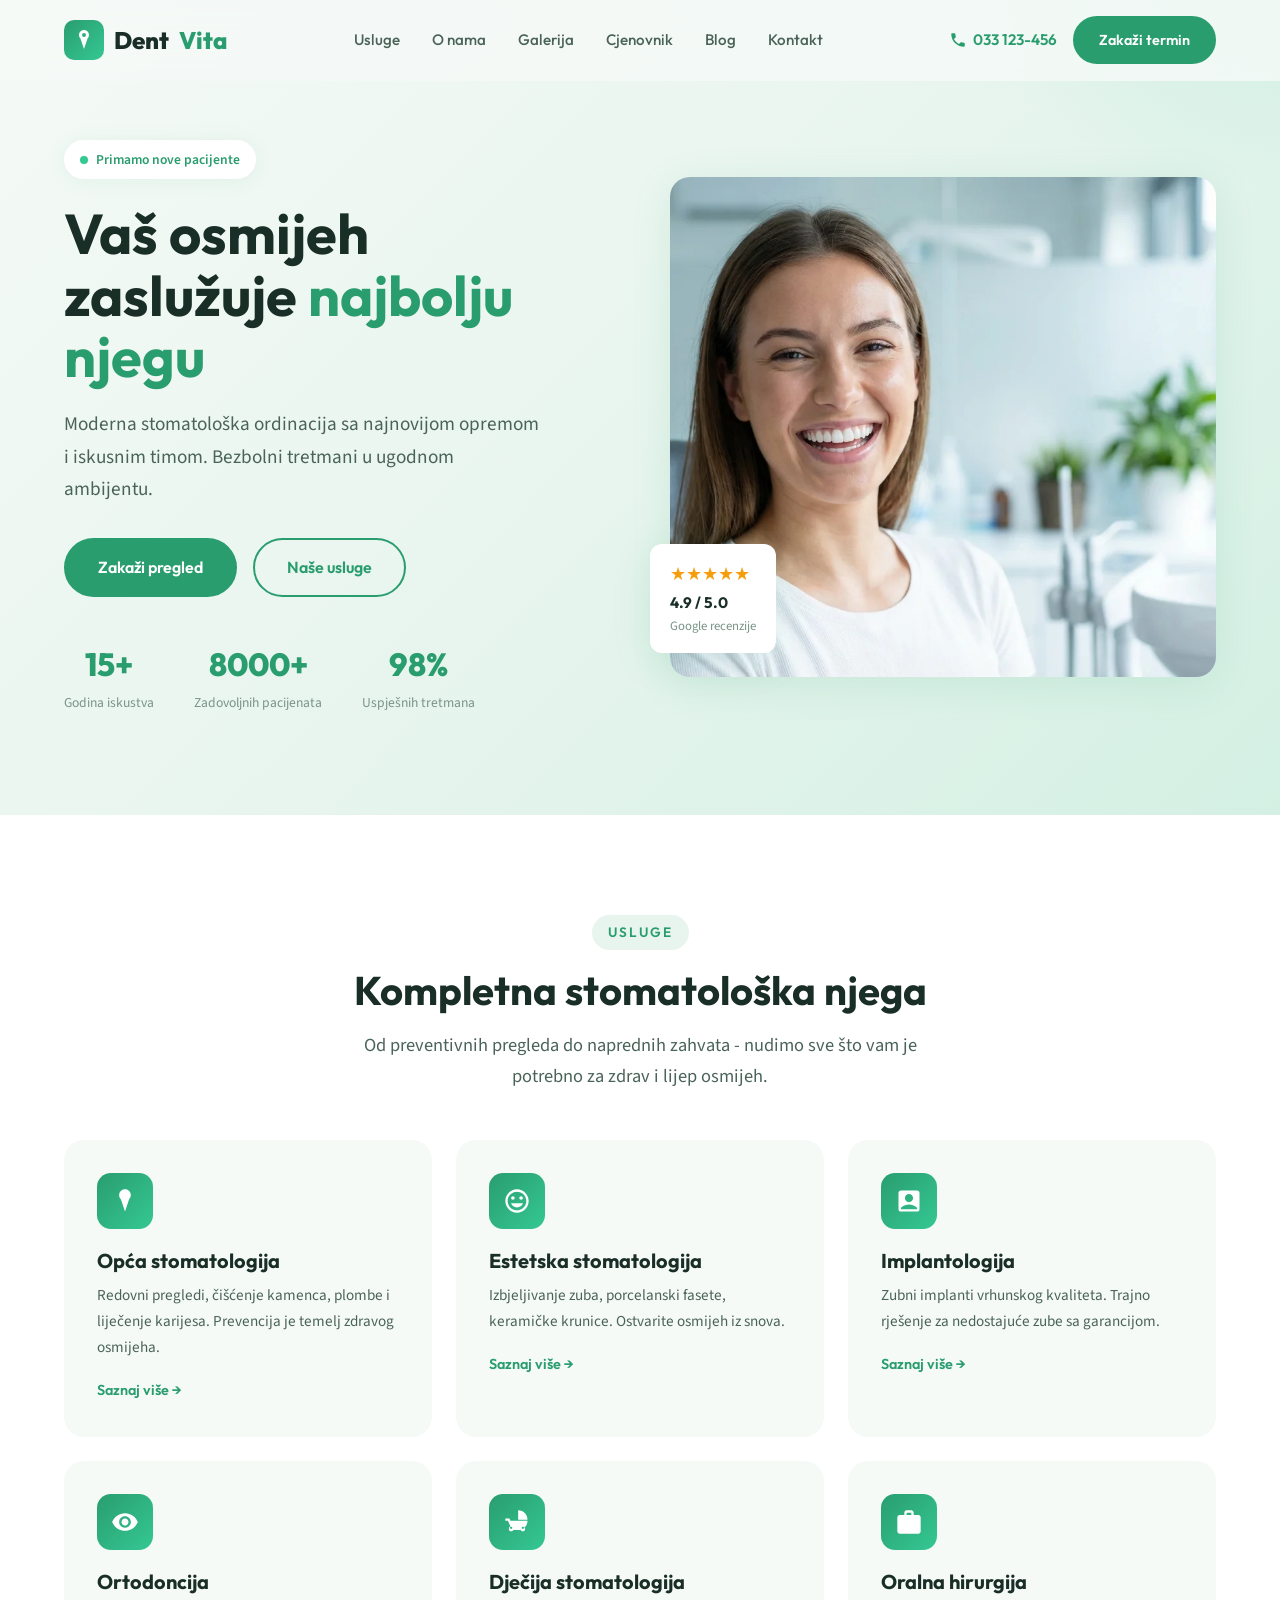
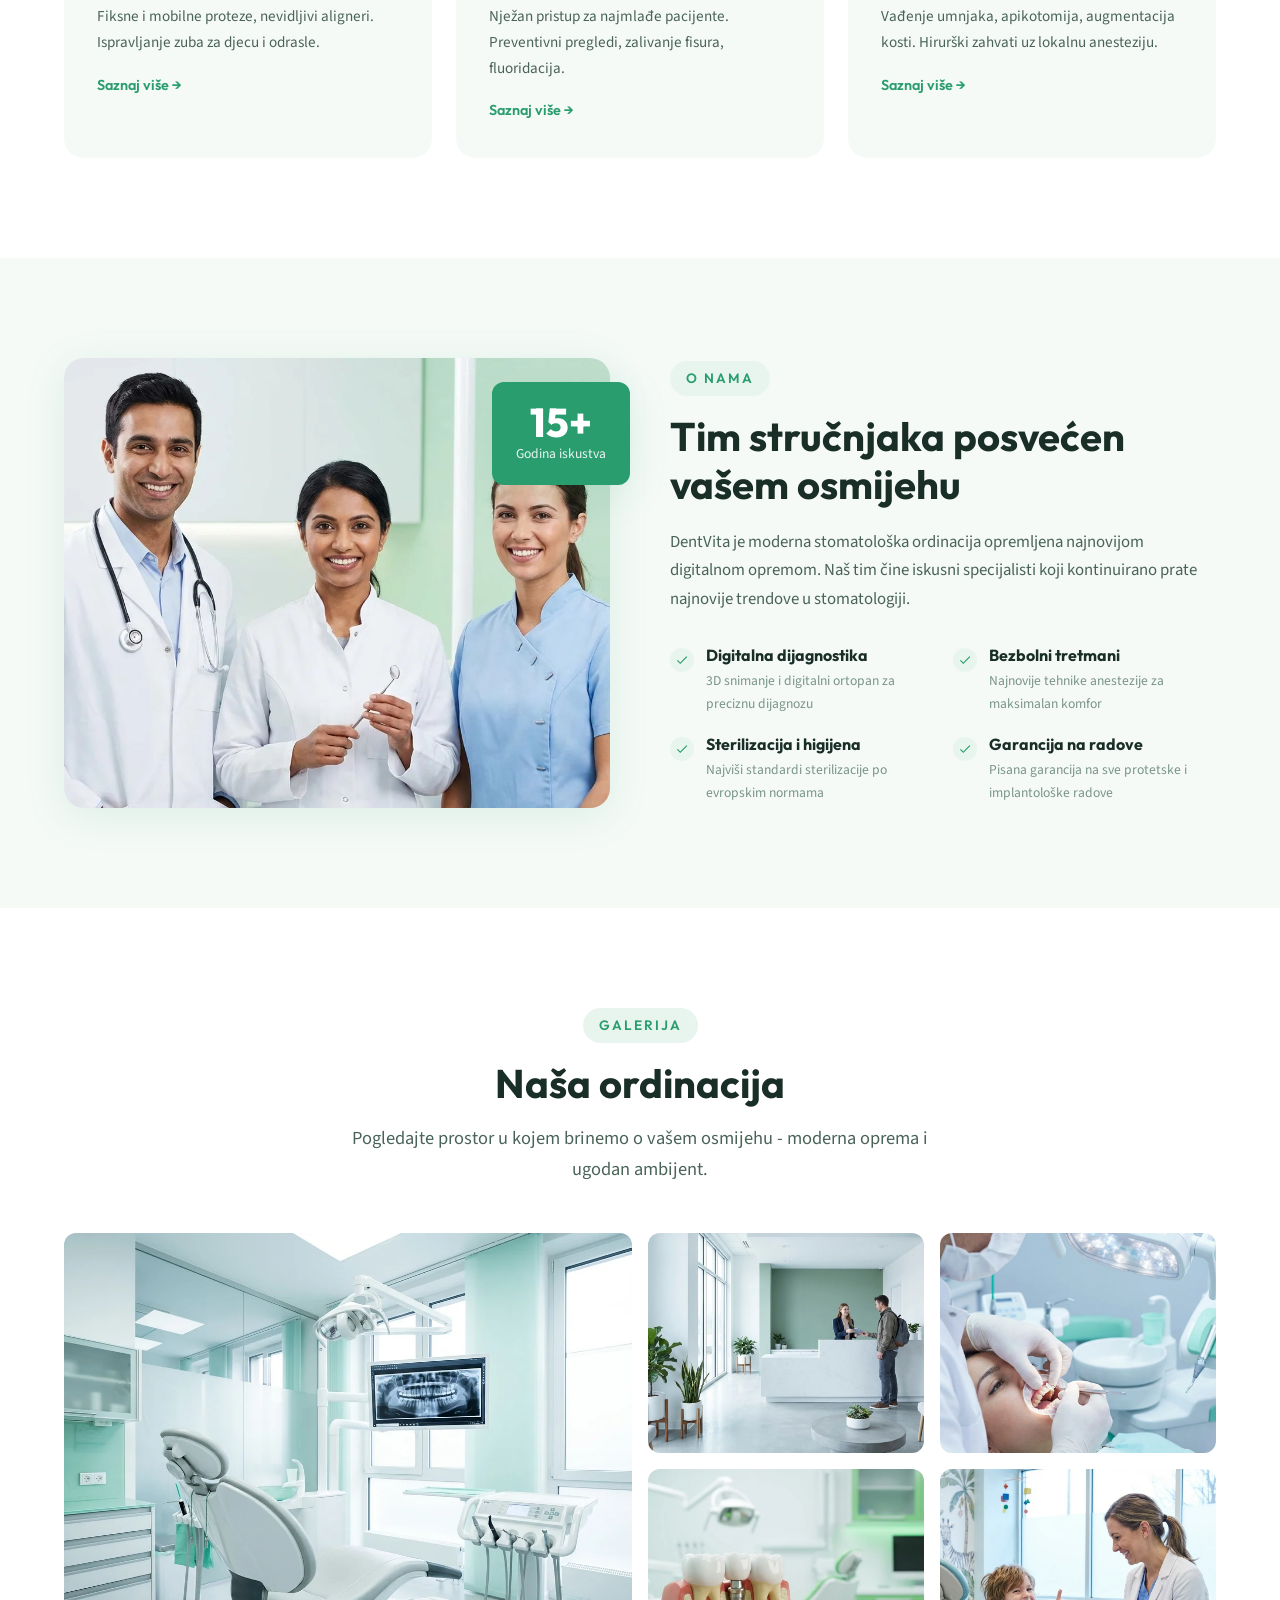
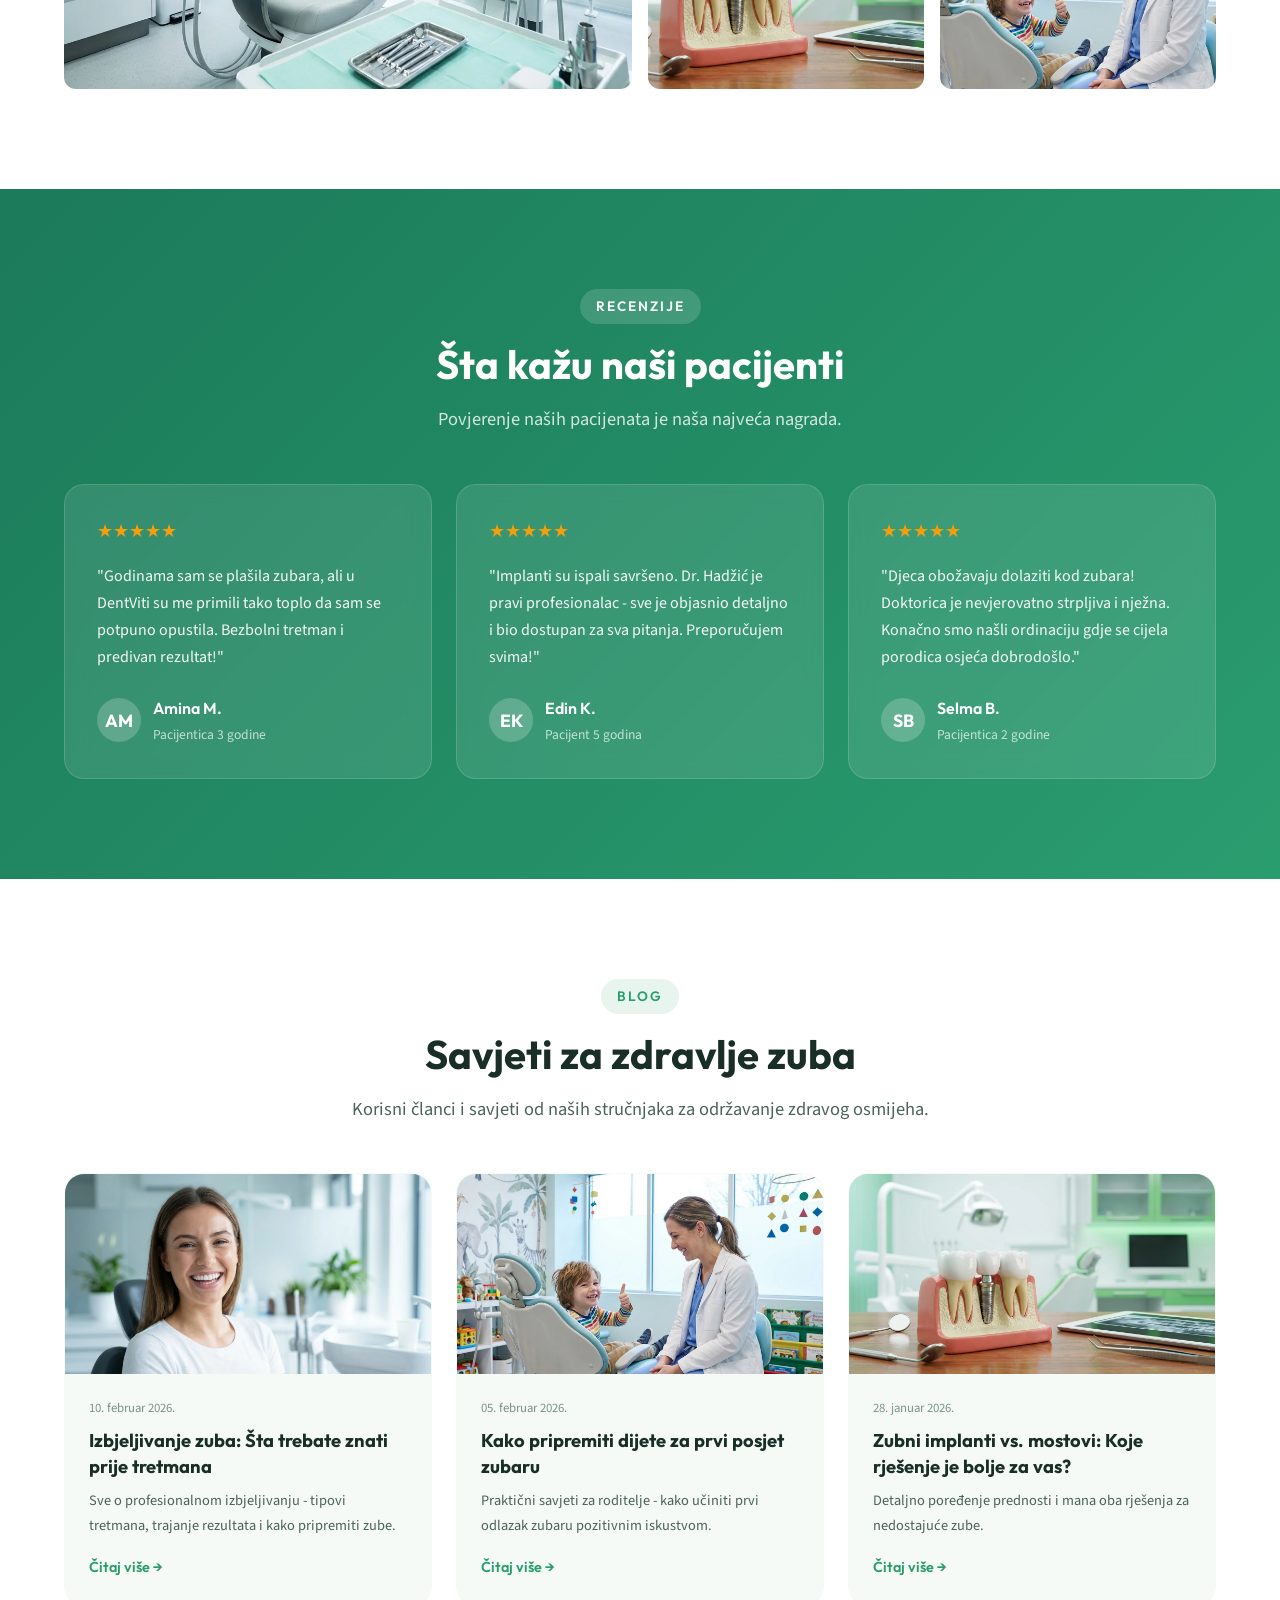
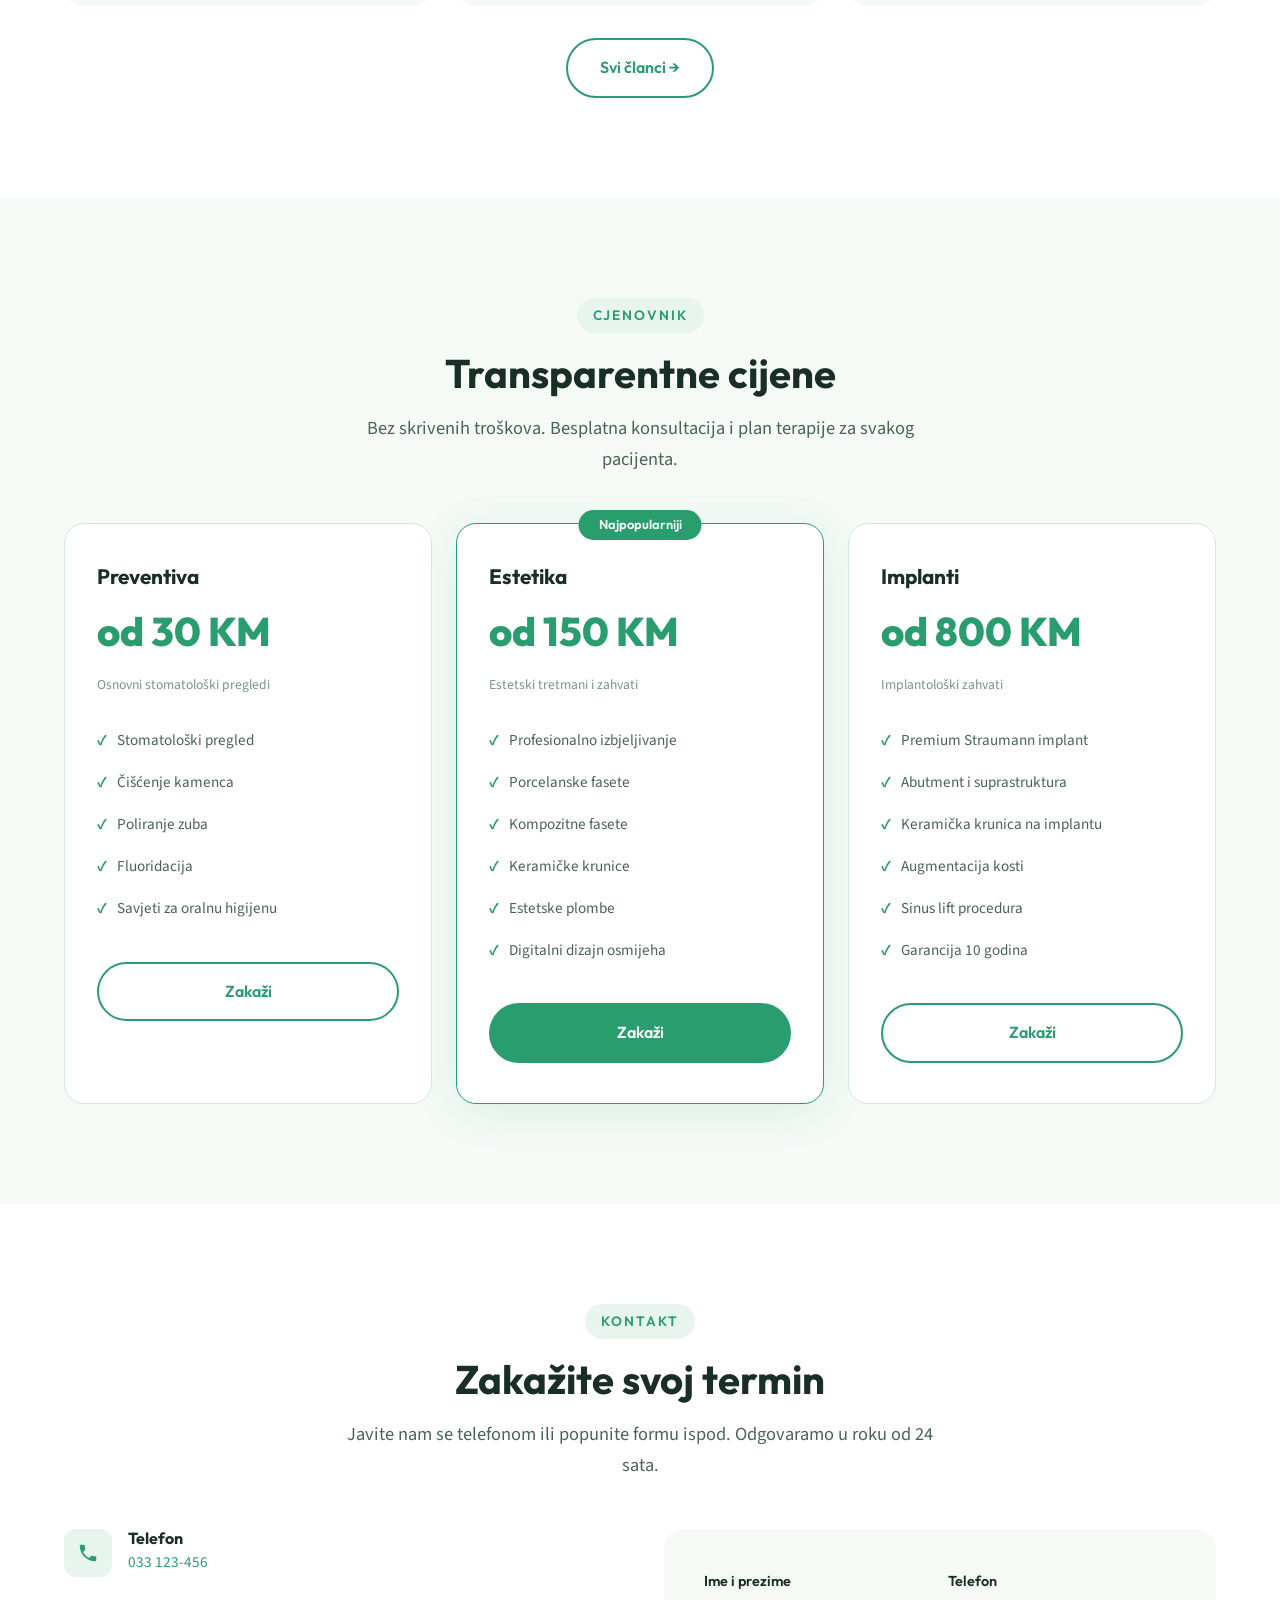
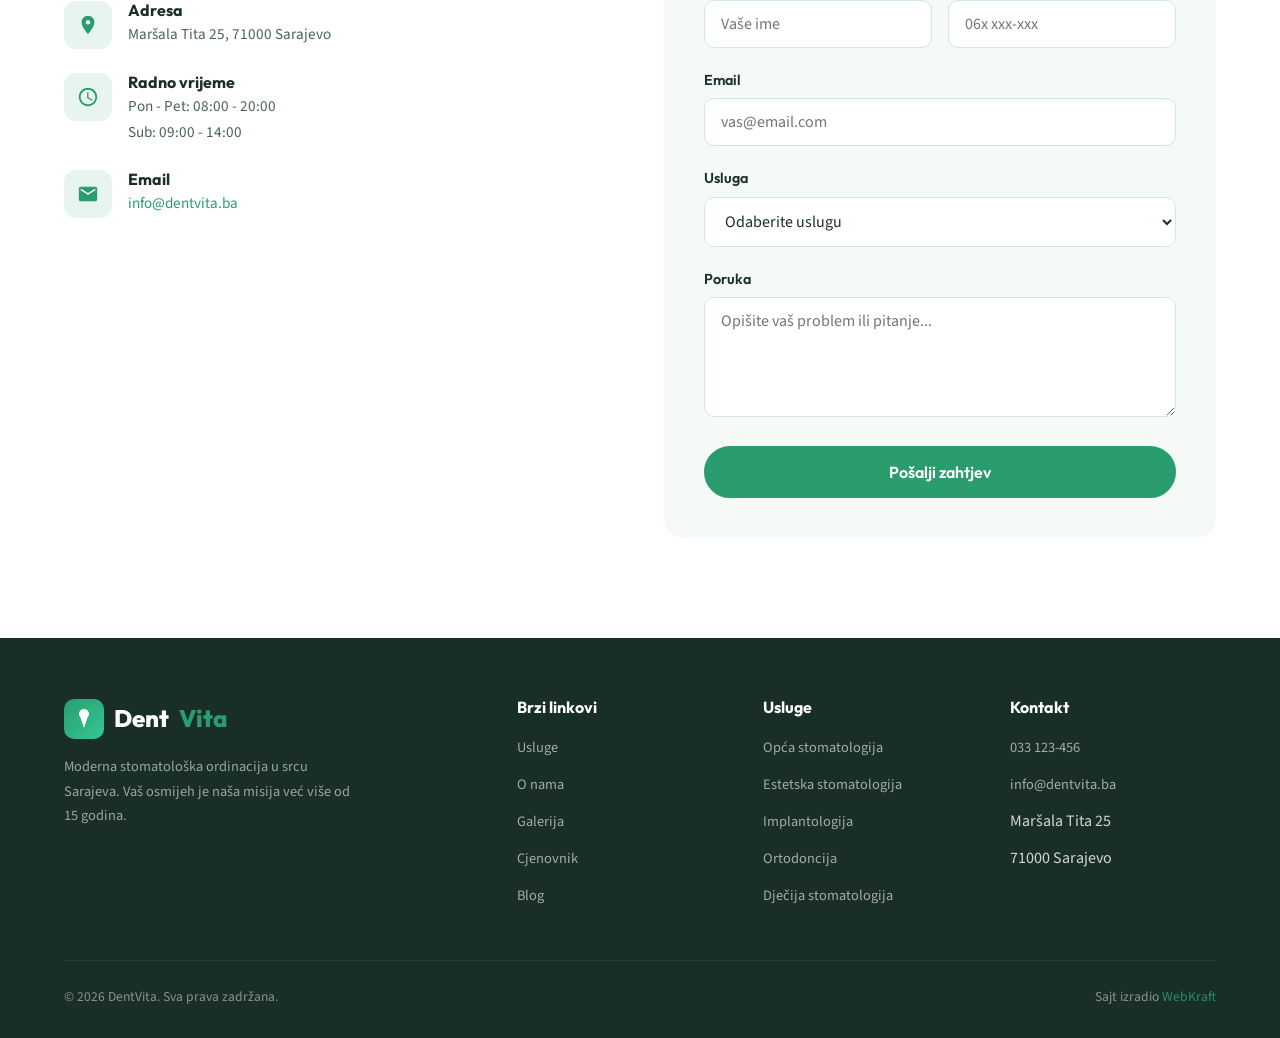
==== commit c15ff5cf: "Dodane individualne stranice za svaku uslugu Svaka od 6 usluga (Opća stomatologija, Estetska, Implan" ====
--- a/index.html
+++ b/index.html
@@ -103,7 +103,7 @@
           </div>
           <h3>Opća stomatologija</h3>
           <p>Redovni pregledi, čišćenje kamenca, plombe i liječenje karijesa. Prevencija je temelj zdravog osmijeha.</p>
-          <a href="#usluga-opca" class="service-link">Saznaj više &rarr;</a>
+          <a href="usluge/opca-stomatologija.html" class="service-link">Saznaj više &rarr;</a>
         </div>
         <div class="service-card fade-in">
           <div class="service-icon">
@@ -111,7 +111,7 @@
           </div>
           <h3>Estetska stomatologija</h3>
           <p>Izbjeljivanje zuba, porcelanski fasete, keramičke krunice. Ostvarite osmijeh iz snova.</p>
-          <a href="#usluga-estetska" class="service-link">Saznaj više &rarr;</a>
+          <a href="usluge/estetska-stomatologija.html" class="service-link">Saznaj više &rarr;</a>
         </div>
         <div class="service-card fade-in">
           <div class="service-icon">
@@ -119,7 +119,7 @@
           </div>
           <h3>Implantologija</h3>
           <p>Zubni implanti vrhunskog kvaliteta. Trajno rješenje za nedostajuće zube sa garancijom.</p>
-          <a href="#usluga-implanti" class="service-link">Saznaj više &rarr;</a>
+          <a href="usluge/implantologija.html" class="service-link">Saznaj više &rarr;</a>
         </div>
         <div class="service-card fade-in">
           <div class="service-icon">
@@ -127,7 +127,7 @@
           </div>
           <h3>Ortodoncija</h3>
           <p>Fiksne i mobilne proteze, nevidljivi aligneri. Ispravljanje zuba za djecu i odrasle.</p>
-          <a href="#usluga-ortodoncija" class="service-link">Saznaj više &rarr;</a>
+          <a href="usluge/ortodoncija.html" class="service-link">Saznaj više &rarr;</a>
         </div>
         <div class="service-card fade-in">
           <div class="service-icon">
@@ -135,7 +135,7 @@
           </div>
           <h3>Dječija stomatologija</h3>
           <p>Nježan pristup za najmlađe pacijente. Preventivni pregledi, zalivanje fisura, fluoridacija.</p>
-          <a href="#usluga-djecija" class="service-link">Saznaj više &rarr;</a>
+          <a href="usluge/djecija-stomatologija.html" class="service-link">Saznaj više &rarr;</a>
         </div>
         <div class="service-card fade-in">
           <div class="service-icon">
@@ -143,102 +143,8 @@
           </div>
           <h3>Oralna hirurgija</h3>
           <p>Vađenje umnjaka, apikotomija, augmentacija kosti. Hirurški zahvati uz lokalnu anesteziju.</p>
-          <a href="#usluga-hirurgija" class="service-link">Saznaj više &rarr;</a>
-        </div>
-      </div>
-    </div>
-  </section>
-
-  <!-- Service Details -->
-  <section class="service-details">
-    <div class="container">
-      <div class="service-detail fade-in" id="usluga-opca">
-        <h3>Opća stomatologija</h3>
-        <p>Opća stomatologija je temelj oralnog zdravlja. U DentViti nudimo kompletnu preventivnu i restaurativnu njegu zuba koja uključuje:</p>
-        <ul>
-          <li><strong>Stomatološki pregled</strong> - detaljan pregled zuba, desni i usne šupljine sa digitalnim RTG snimkom</li>
-          <li><strong>Čišćenje kamenca</strong> - profesionalno uklanjanje zubnog kamenca ultrazvučnim aparatom i poliranje zuba</li>
-          <li><strong>Kompozitne plombe</strong> - estetske bijele plombe koje savršeno imitiraju prirodnu boju zuba</li>
-          <li><strong>Liječenje karijesa</strong> - rana dijagnoza i tretman karijesa prije nego što se proširi</li>
-          <li><strong>Endodoncija</strong> - liječenje korijenskih kanala uz rotacionu mašinsku tehniku</li>
-          <li><strong>Fluoridacija</strong> - aplikacija fluorida za jačanje zubne gleđi</li>
-        </ul>
-        <p>Preporučujemo redovne kontrole svakih 6 mjeseci kako bi se problemi otkrili u ranoj fazi, kada su tretmani jednostavniji i jeftiniji.</p>
-        <a href="#kontakt" class="btn btn-primary btn-sm">Zakaži pregled</a>
-      </div>
-
-      <div class="service-detail fade-in" id="usluga-estetska">
-        <h3>Estetska stomatologija</h3>
-        <p>Osmijeh je vaša vizit-karta. Estetska stomatologija pomaže vam da ostvarite osmijeh kakav oduvijek želite, koristeći najnovije materijale i tehnike:</p>
-        <ul>
-          <li><strong>Profesionalno izbjeljivanje</strong> - do 8 nijansi bjelji zubi u jednom tretmanu, uz LED aktivaciju</li>
-          <li><strong>Porcelanske fasete</strong> - ultra-tanke keramičke ljuske za savršen oblik i boju zuba</li>
-          <li><strong>Kompozitne fasete</strong> - pristupačnija opcija za korekciju manjih nepravilnosti</li>
-          <li><strong>Keramičke krunice</strong> - cirkonijev dioksid i e.max krunice za prirodan izgled</li>
-          <li><strong>Digitalni dizajn osmijeha</strong> - 3D simulacija konačnog rezultata prije početka tretmana</li>
-          <li><strong>Estetsko zatvaranje dijasteme</strong> - korekcija razmaka između zuba</li>
-        </ul>
-        <p>Na prvoj konsultaciji pravimo digitalni dizajn vašeg novog osmijeha - vidjet ćete rezultat prije nego što počnemo.</p>
-        <a href="#kontakt" class="btn btn-primary btn-sm">Zakaži konsultaciju</a>
-      </div>
-
-      <div class="service-detail fade-in" id="usluga-implanti">
-        <h3>Implantologija</h3>
-        <p>Zubni implanti su zlatni standard za nadoknadu nedostajućih zuba. Koristimo premium Straumann i Nobel Biocare implant sisteme sa garancijom:</p>
-        <ul>
-          <li><strong>Pojedinačni implanti</strong> - titanijumski vijak sa keramičkom krunicom za zamjenu jednog zuba</li>
-          <li><strong>Implantni mostovi</strong> - za nadoknadu više susjednih zuba bez brušenja zdravih zuba</li>
-          <li><strong>All-on-4 koncept</strong> - kompletna fiksna proteza na samo 4 implanta</li>
-          <li><strong>Augmentacija kosti</strong> - nadogradnja kosti kada nema dovoljno volumena za implant</li>
-          <li><strong>Sinus lift</strong> - podizanje dna sinusa za implantaciju u gornjoj vilici</li>
-          <li><strong>Navigirana implantacija</strong> - 3D planiranje za maksimalnu preciznost ugradnje</li>
-        </ul>
-        <p>Implanti mogu trajati cijeli život uz pravilno održavanje. Nudimo pisanu garanciju do 10 godina na implant sistem.</p>
-        <a href="#kontakt" class="btn btn-primary btn-sm">Zakaži konsultaciju</a>
-      </div>
-
-      <div class="service-detail fade-in" id="usluga-ortodoncija">
-        <h3>Ortodoncija</h3>
-        <p>Ravni zubi nisu samo estetski - pravilno poravnanje poboljšava zagriz, olakšava higijenu i sprečava probleme s viličnim zglobom:</p>
-        <ul>
-          <li><strong>Nevidljivi aligneri</strong> - prozirne udlage za diskretno ispravljanje zuba kod odraslih</li>
-          <li><strong>Fiksni aparati</strong> - metalni i keramički bravice za složenije ortodontske slučajeve</li>
-          <li><strong>Mobilni aparati</strong> - za djecu u fazi rasta vilica i mješovite denticije</li>
-          <li><strong>Retaineri</strong> - fiksni i mobilni držači za održavanje rezultata nakon terapije</li>
-          <li><strong>3D dijagnostika</strong> - digitalno skeniranje i simulacija pomjeranja zuba</li>
-        </ul>
-        <p>Terapija traje 6-18 mjeseci zavisno od složenosti. Nudimo plaćanje na rate do 12 mjeseci.</p>
-        <a href="#kontakt" class="btn btn-primary btn-sm">Zakaži pregled</a>
-      </div>
-
-      <div class="service-detail fade-in" id="usluga-djecija">
-        <h3>Dječija stomatologija</h3>
-        <p>Naš tim za dječiju stomatologiju koristi nježan pristup prilagođen najmlađim pacijentima, jer pozitivan prvi susret sa zubarom gradi zdrav odnos za cijeli život:</p>
-        <ul>
-          <li><strong>Preventivni pregledi</strong> - redovne kontrole od prve godine života</li>
-          <li><strong>Zalivanje fisura</strong> - zaštita kutnjaka tankim slojem smole koji sprečava karijes</li>
-          <li><strong>Fluoridacija</strong> - profesionalna aplikacija fluorida za jačanje gleđi</li>
-          <li><strong>Liječenje mliječnih zuba</strong> - plombe i endodoncija na mliječnim zubima</li>
-          <li><strong>Interceptivna ortodoncija</strong> - rano prepoznavanje i korekcija problema sa zagrizom</li>
-          <li><strong>Edukacija o higijeni</strong> - učimo djecu pravilnom pranju zuba na zabavan način</li>
-        </ul>
-        <p>Ordinacija je opremljena dječijim kutkom i TV-om za opuštenu atmosferu. Svako dijete dobije malu nagradu nakon posjete!</p>
-        <a href="#kontakt" class="btn btn-primary btn-sm">Zakaži termin</a>
-      </div>
-
-      <div class="service-detail fade-in" id="usluga-hirurgija">
-        <h3>Oralna hirurgija</h3>
-        <p>Hirurške zahvate izvodimo uz lokalnu anesteziju, uz mogućnost sedacije za anksiozne pacijente. Koristimo minimalno invazivne tehnike za brži oporavak:</p>
-        <ul>
-          <li><strong>Vađenje umnjaka</strong> - hirurško vađenje impaktiranih i poluimpaktiranih umnjaka</li>
-          <li><strong>Apikotomija</strong> - hirurško liječenje korijenskog vrha zuba</li>
-          <li><strong>Augmentacija kosti</strong> - nadogradnja alveolarnog grebena za buduću implantaciju</li>
-          <li><strong>Frenulektomija</strong> - korekcija prekratkog frenuluma (jezične ili usnene vezice)</li>
-          <li><strong>Biopsija</strong> - uzorkovanje tkiva za histopatološku analizu</li>
-          <li><strong>Liječenje cista</strong> - hirurško uklanjanje cista vilica</li>
-        </ul>
-        <p>Detaljno planiramo svaki zahvat uz 3D CBCT snimak. Postoperativne instrukcije i kontrole su uključene u cijenu.</p>
-        <a href="#kontakt" class="btn btn-primary btn-sm">Zakaži konsultaciju</a>
+          <a href="usluge/oralna-hirurgija.html" class="service-link">Saznaj više &rarr;</a>
+        </div>
       </div>
     </div>
   </section>
--- a/assets/css/style.css
+++ b/assets/css/style.css
@@ -495,57 +495,109 @@
 .service-link:hover { gap: 10px; }
 
 /* ============================================
-   SERVICE DETAILS
+   SERVICE PAGE
    ============================================ */
 
-.service-details {
-  background: var(--bg-white);
-  padding: 0 0 80px;
-}
-
-.service-detail {
-  background: var(--bg);
-  border-radius: var(--radius-lg);
-  padding: 40px;
-  margin-bottom: 24px;
-  border: 1px solid var(--border);
-  scroll-margin-top: 100px;
-}
-
-.service-detail h3 {
+.service-page {
+  padding: 140px 0 80px;
+}
+
+.service-page-container {
+  max-width: 800px;
+  margin: 0 auto;
+}
+
+.service-page-header {
+  text-align: center;
+  margin-bottom: 48px;
+}
+
+.service-page-header h1 {
+  font-size: 2.2rem;
+  margin-bottom: 16px;
+}
+
+.service-page-header p {
+  font-size: 1.1rem;
+  color: var(--text-light);
+  max-width: 600px;
+  margin: 0 auto;
+}
+
+.service-page-content {
+  font-size: 1.05rem;
+  line-height: 1.8;
+}
+
+.service-page-content h2 {
   font-size: 1.4rem;
+  margin: 36px 0 16px;
   color: var(--primary);
-  margin-bottom: 16px;
-}
-
-.service-detail > p {
+}
+
+.service-page-content p {
+  margin-bottom: 18px;
   color: var(--text-light);
-  font-size: 1rem;
-  margin-bottom: 16px;
-  line-height: 1.7;
-}
-
-.service-detail ul {
+}
+
+.service-page-content ul {
   list-style: none;
-  margin: 0 0 20px;
+  margin: 0 0 28px;
   padding: 0;
 }
 
-.service-detail li {
-  padding: 8px 0;
-  padding-left: 24px;
+.service-page-content li {
+  padding: 10px 0 10px 28px;
   position: relative;
   color: var(--text-light);
-  font-size: 0.95rem;
-  line-height: 1.6;
-}
-
-.service-detail li::before {
+  line-height: 1.7;
+  border-bottom: 1px solid var(--border);
+}
+
+.service-page-content li:last-child {
+  border-bottom: none;
+}
+
+.service-page-content li::before {
   content: '✓';
   position: absolute;
   left: 0;
   color: var(--primary);
   font-weight: 700;
+}
+
+.service-page-cta {
+  background: linear-gradient(135deg, var(--primary), var(--primary-dark));
+  color: #fff;
+  border-radius: var(--radius-lg);
+  padding: 48px;
+  text-align: center;
+  margin-top: 48px;
+}
+
+.service-page-cta h2 {
+  color: #fff;
+  font-size: 1.5rem;
+  margin-bottom: 12px;
+}
+
+.service-page-cta p {
+  color: rgba(255,255,255,0.9);
+  margin-bottom: 24px;
+}
+
+.service-page-nav {
+  display: flex;
+  justify-content: space-between;
+  margin-top: 40px;
+  padding-top: 24px;
+  border-top: 1px solid var(--border);
+}
+
+.service-page-nav a {
+  font-family: var(--font-display);
+  font-weight: 600;
+  font-size: 0.95rem;
 }
 
 /* ============================================
@@ -1500,6 +1552,10 @@
   .article-hero-img { height: 250px; }
   .article-header h1 { font-size: 1.6rem; }
 
+  .service-page { padding: 120px 0 60px; }
+  .service-page-header h1 { font-size: 1.6rem; }
+  .service-page-cta { padding: 32px 24px; }
+
   .gallery-grid { grid-template-columns: repeat(2, 1fr); }
   .gallery-item:first-child { grid-column: span 2; grid-row: span 1; }
   .gallery-item:first-child img { height: 220px; }
